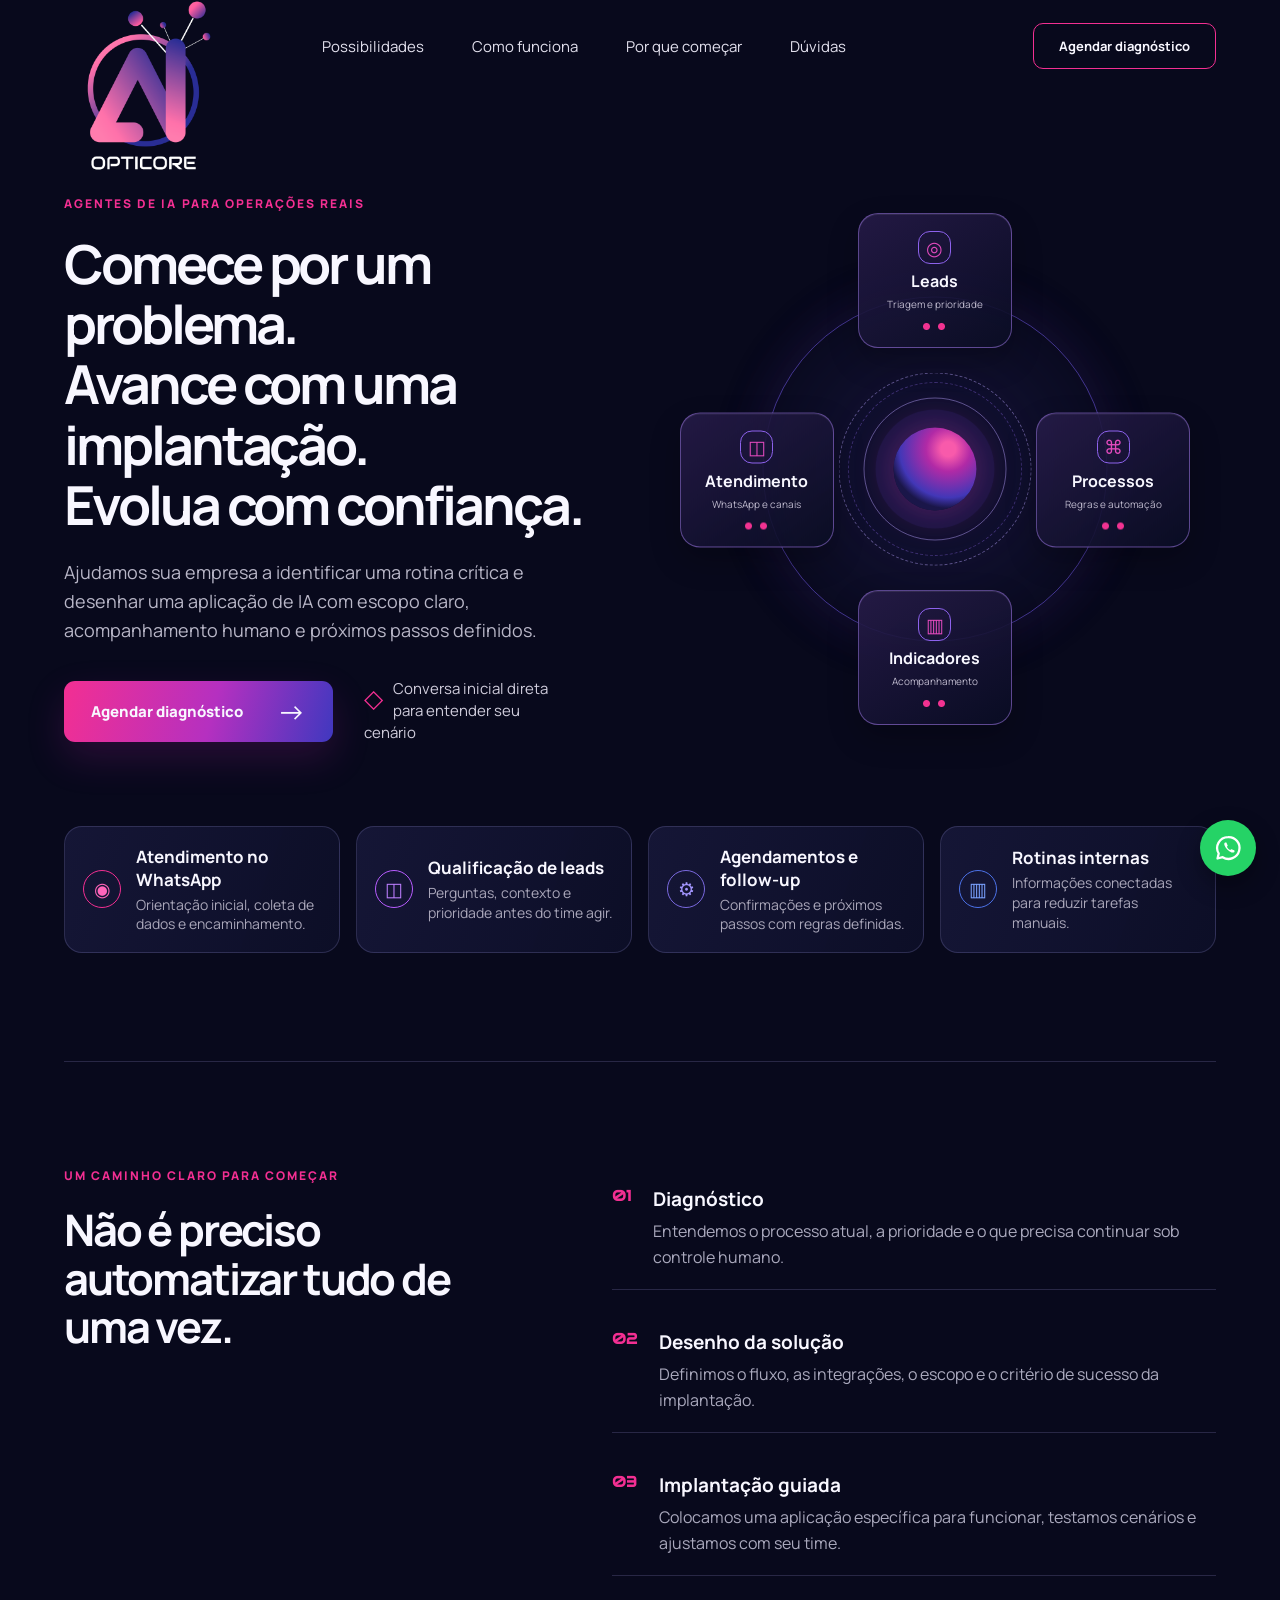
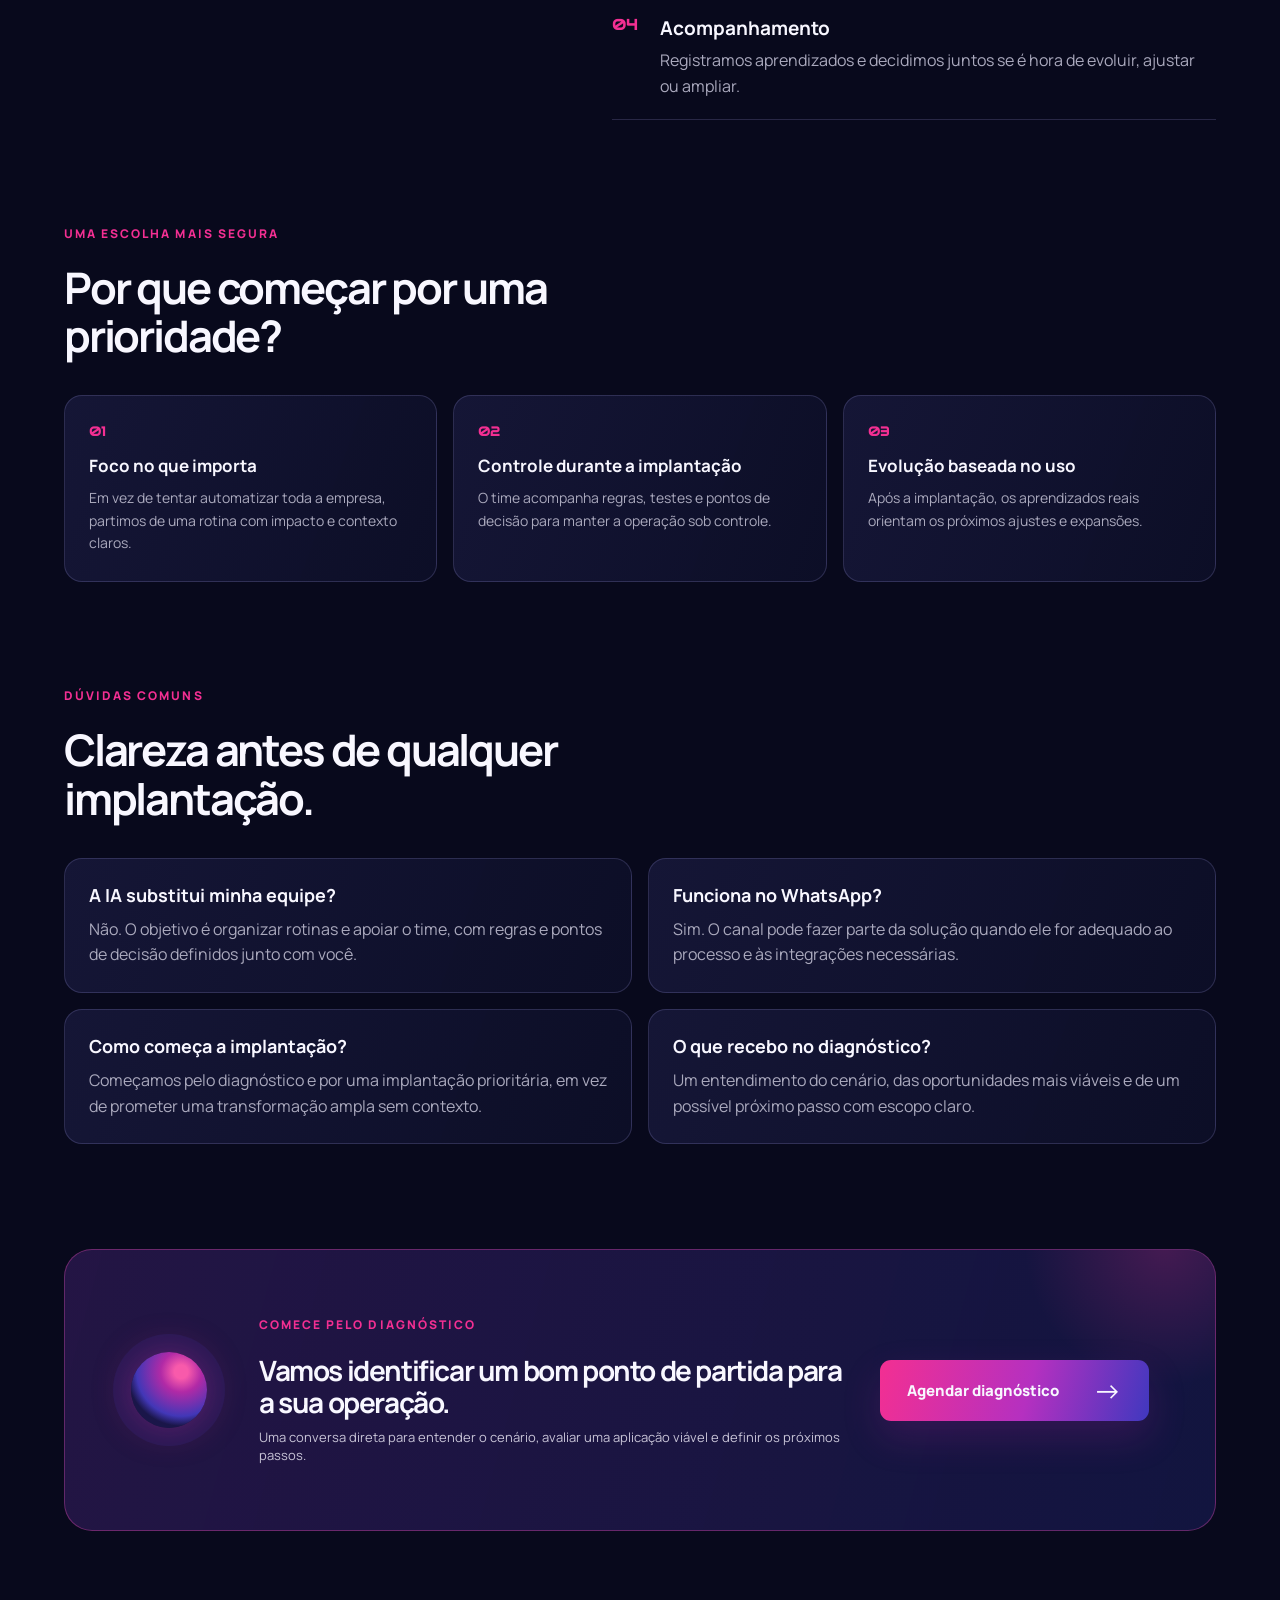
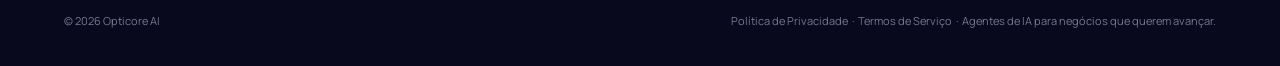
==== index.html @ a106f649 "Reduce mobile header logo size" ====
<!doctype html>
<html lang="pt-BR">
  <head>
    <style>
      @media (max-width: 650px) { .brand-logo { width: 100px; } }
    </style>
    <meta charset="utf-8">
    <meta name="viewport" content="width=device-width, initial-scale=1">
    <meta name="description" content="Diagnóstico e implantação de agentes de IA para atendimento, qualificação de leads, follow-up e processos internos.">
    <title>Opticore AI | Agentes de IA e automação para empresas</title>
    <link rel="canonical" href="https://www.opticoreai.com.br/">
    <meta property="og:type" content="website">
    <meta property="og:locale" content="pt_BR">
    <meta property="og:title" content="Opticore AI | Agentes de IA e automação para empresas">
    <meta property="og:description" content="Comece com um diagnóstico e uma implantação de IA com escopo claro para a sua operação.">
    <meta property="og:url" content="https://www.opticoreai.com.br/">
    <meta property="og:image" content="https://www.opticoreai.com.br/og-opticore.png">
    <meta property="og:image:width" content="1200">
    <meta property="og:image:height" content="630">
    <meta property="og:image:alt" content="Opticore AI — Diagnóstico e implantação de agentes de IA.">
    <link rel="icon" href="favicon.ico" sizes="any">
    <link rel="icon" type="image/png" sizes="32x32" href="favicon-32x32.png">
    <link rel="icon" type="image/png" sizes="16x16" href="favicon-16x16.png">
    <link rel="apple-touch-icon" href="apple-touch-icon.png">
    <link rel="manifest" href="site.webmanifest">
    <link rel="preconnect" href="https://fonts.googleapis.com">
    <link rel="preconnect" href="https://fonts.gstatic.com" crossorigin>
    <link href="https://fonts.googleapis.com/css2?family=Audiowide&family=Manrope:wght@400;500;600;700;800&display=swap" rel="stylesheet">
    <style>
      :root{--ink:#08091c;--panel:#10102a;--line:rgba(185,178,255,.18);--white:#f8f7ff;--muted:#aaa9bd;--pink:#f32f92;--violet:#772eaf;--blue:#3d369b}*{box-sizing:border-box}html{scroll-behavior:smooth}body{margin:0;background:var(--ink);color:var(--white);font-family:Manrope,Arial,sans-serif}a{color:inherit;text-decoration:none}.section,.site-header,footer{width:min(1312px,calc(100% - 128px));margin:auto}.site-header{height:92px;display:flex;align-items:center;justify-content:space-between;position:relative;z-index:5}.brand{display:flex;align-items:center;width:70px;height:76px;overflow:visible}.brand-logo{display:block;width:170px;height:auto;max-height:none;transform:translateY(42px)}.nav-links{display:flex;gap:48px;font-size:15px;color:#e2e0ed}.nav-links a:hover{color:#fff}.header-cta{padding:13px 25px;border:1px solid var(--pink);border-radius:10px;font-size:13px;font-weight:700;transition:.2s}.header-cta:hover{background:rgba(243,47,146,.13);transform:translateY(-2px)}.hero{min-height:690px;padding:103px 0 82px;display:grid;grid-template-columns:46% 54%;align-items:center;gap:30px}.eyebrow{margin:0 0 22px;text-transform:uppercase;letter-spacing:.17em;font-size:12px;font-weight:800;color:var(--pink)}h1,h2,h3,p{margin-top:0}.hero h1{max-width:690px;margin-bottom:23px;font-size:clamp(40px,4.2vw,58px);line-height:1.12;letter-spacing:-.057em}.hero-description{max-width:545px;color:#b8b6c7;font-size:18px;line-height:1.62}.hero-actions{display:flex;align-items:center;gap:31px;margin-top:33px}.primary-cta{display:inline-flex;align-items:center;gap:34px;padding:20px 27px;border-radius:11px;background:linear-gradient(105deg,var(--pink),#b530c0 55%,#4038bf);font-size:15px;font-weight:800;box-shadow:0 16px 38px rgba(177,32,159,.2);transition:.2s}.primary-cta:hover{transform:translateY(-3px);box-shadow:0 20px 45px rgba(243,47,146,.32)}.primary-cta span{font-size:29px;font-weight:400;line-height:.7}.commitment{margin:0;color:#cfccdb;font-size:15px;line-height:1.45}.commitment span{float:left;margin:2px 10px 0 0;color:var(--pink);font-size:25px}.network-stage{height:520px;position:relative;isolation:isolate}.network-stage:before{content:"";position:absolute;inset:75px 35px;background:radial-gradient(circle,rgba(63,54,155,.24),transparent 62%);filter:blur(20px);z-index:-1}.network-ring{position:absolute;border:1px solid rgba(127,96,255,.5);border-radius:50%;left:50%;top:50%;transform:translate(-50%,-50%)}.ring-one{width:345px;height:345px;box-shadow:0 0 50px rgba(119,46,175,.13)}.ring-two{width:174px;height:174px;border-style:dashed;border-color:rgba(153,115,255,.33)}.core{position:absolute;left:50%;top:50%;width:83px;height:83px;transform:translate(-50%,-50%);border-radius:50%;background:radial-gradient(circle at 66% 26%,#f85aab 0 9%,#b12aa6 27%,#4237b7 59%,#1a1649 72%);box-shadow:0 0 0 18px rgba(75,54,192,.12),0 0 38px rgba(243,47,146,.35)}.core:before,.core:after{content:"";position:absolute;border:1px solid rgba(184,165,255,.45);border-radius:50%;inset:-30px}.core:after{inset:-55px;border-style:dashed}.node{position:absolute;width:154px;min-height:132px;padding:17px 15px;background:linear-gradient(145deg,rgba(38,27,72,.9),rgba(10,13,36,.91));border:1px solid rgba(178,135,255,.45);border-radius:20px;text-align:center;box-shadow:inset 0 1px rgba(255,255,255,.08),0 13px 31px rgba(0,0,0,.24)}.node strong,.node small{display:block;position:relative;z-index:1}.node strong{font-size:16px;margin-top:6px}.node small{margin-top:5px;color:#bdb8cc;font-size:10px}.node-icon{display:inline-grid;place-items:center;width:33px;height:33px;border:1px solid #8d62ec;border-radius:12px;color:#e24abd;font-size:19px}.node b{display:block;width:31px;height:7px;margin:12px auto 0;background:radial-gradient(circle,#f23291 0 3px,transparent 4px) 0 0/15px 7px repeat-x}.node-top{left:50%;top:4px;transform:translateX(-50%)}.node-left{left:9%;top:52%;transform:translateY(-50%)}.node-right{right:9%;top:52%;transform:translateY(-50%)}.node-bottom{left:50%;bottom:4px;transform:translateX(-50%)}.capabilities{display:grid;grid-template-columns:repeat(4,1fr);gap:16px;padding-bottom:108px}.capability{min-height:108px;padding:18px;display:flex;gap:15px;align-items:center;background:linear-gradient(110deg,rgba(23,24,57,.91),rgba(13,15,40,.94));border:1px solid var(--line);border-radius:18px}.capability>span{width:38px;height:38px;flex:none;display:grid;place-items:center;border:1px solid var(--pink);border-radius:50%;color:#ff65ba;font-size:19px}.capability:nth-child(2)>span{border-color:#b85cff;color:#bd7fff}.capability:nth-child(3)>span{border-color:#7a69df;color:#a396ff}.capability:nth-child(4)>span{border-color:#4c72e8;color:#7aa2ff}.capability h2{margin:0;font-size:17px}.capability p{margin:4px 0 0;color:#a9a6b9;font-size:14px;line-height:1.4}.method{display:grid;grid-template-columns:.86fr 1.14fr;gap:92px;padding:105px 0;border-top:1px solid var(--line)}.method h2,.contact h2,.faq h2{font-size:clamp(31px,3.4vw,48px);line-height:1.12;letter-spacing:-.05em}.method ol{margin:0;padding:0;list-style:none;display:grid;gap:20px}.method li{display:flex;gap:22px;padding:19px 0;border-bottom:1px solid var(--line)}.method li b{color:var(--pink);font-family:Audiowide,sans-serif;font-size:15px}.method h3{margin:0 0 7px;font-size:19px}.method li p{margin:0;color:var(--muted);font-size:16px;line-height:1.6}.faq{padding:0 0 105px}.faq-header{max-width:650px;margin-bottom:34px}.faq h2{margin:0}.faq-grid{display:grid;grid-template-columns:repeat(2,1fr);gap:16px}.faq-item{padding:24px;background:linear-gradient(110deg,rgba(23,24,57,.91),rgba(13,15,40,.94));border:1px solid var(--line);border-radius:18px}.faq-item h3{margin:0 0 10px;font-size:18px}.faq-item p{margin:0;color:var(--muted);font-size:16px;line-height:1.6}.contact{margin-bottom:82px;padding:66px;display:grid;grid-template-columns:90px 1fr auto;align-items:center;gap:38px;background:linear-gradient(105deg,rgba(45,25,82,.75),rgba(19,22,66,.94));border:1px solid rgba(227,71,173,.38);border-radius:28px;overflow:hidden;position:relative}.contact:after{content:"";position:absolute;width:310px;height:310px;right:-105px;top:-160px;border-radius:50%;background:radial-gradient(circle,rgba(243,47,146,.22),transparent 64%)}.contact-mark{width:76px;height:76px;border-radius:50%;background:radial-gradient(circle at 66% 26%,#f85aab 0 9%,#b12aa6 27%,#4237b7 59%,#1a1649 72%);box-shadow:0 0 0 18px rgba(75,54,192,.12),0 0 38px rgba(243,47,146,.35);position:relative;z-index:1}.contact h2{margin:0 0 10px;max-width:720px;font-size:28px}.contact p:not(.eyebrow){margin:0;color:#c8c4d7;font-size:13px}.contact .primary-cta{position:relative;z-index:1;white-space:nowrap}footer{padding:0 0 38px;display:flex;justify-content:space-between;color:#79768e;font-size:11px}@media(max-width:1050px){.section,.site-header,footer{width:min(100% - 56px,1312px)}.nav-links{gap:25px}.hero{grid-template-columns:1fr;padding-top:64px}.network-stage{max-width:660px;width:100%;margin:auto}.capabilities{grid-template-columns:repeat(2,1fr)}.method{gap:45px}.contact{grid-template-columns:76px 1fr}.contact .primary-cta{grid-column:2}}@media(max-width:650px){.section,.site-header,footer{width:calc(100% - 36px)}.site-header{height:76px}.nav-links{display:none}.header-cta{padding:10px 12px;font-size:11px}.brand{width:60px;height:64px;overflow:visible}.brand-logo{width:125px;transform:translateY(16px)}.hero{padding:56px 0 54px;min-height:auto}.hero h1{font-size:38px}.hero-description{font-size:15px}.hero-actions{align-items:flex-start;flex-direction:column;gap:18px}.network-stage{height:430px;transform:scale(.83);transform-origin:top center;margin-bottom:-75px}.capabilities,.faq-grid{grid-template-columns:1fr}.capabilities{padding-bottom:72px}.method{grid-template-columns:1fr;padding:75px 0;gap:25px}.faq{padding-bottom:72px}.contact{padding:35px 25px;grid-template-columns:1fr;gap:19px}.contact-mark{display:none}.contact .primary-cta{grid-column:1;width:max-content}.contact h2{font-size:27px}footer{gap:10px;flex-direction:column}.node-left{left:-1%}.node-right{right:-1%}}
    </style>
    <style>
      .why{padding:0 0 105px}.why-header{max-width:700px;margin-bottom:34px}.why h2{margin:0;font-size:clamp(31px,3.4vw,48px);line-height:1.12;letter-spacing:-.05em}.why-grid{display:grid;grid-template-columns:repeat(3,1fr);gap:16px}.why-item{padding:27px 24px;background:linear-gradient(110deg,rgba(23,24,57,.91),rgba(13,15,40,.94));border:1px solid var(--line);border-radius:18px}.why-item b{display:block;margin-bottom:14px;color:var(--pink);font-family:Audiowide,sans-serif;font-size:13px}.why-item h3{margin:0 0 10px;font-size:17px}.why-item p{margin:0;color:var(--muted);font-size:14px;line-height:1.6}.whatsapp-float{position:fixed;right:24px;bottom:24px;z-index:20;display:grid;place-items:center;width:56px;height:56px;padding:0;border:0;border-radius:50%;background:#25d366;color:#fff;box-shadow:0 10px 24px rgba(0,0,0,.32);transition:.2s}.whatsapp-float:hover{transform:translateY(-3px);background:#1ebe5d;box-shadow:0 15px 30px rgba(37,211,102,.32)}.whatsapp-float svg{width:28px;height:28px;display:block}@media(max-width:650px){.why{padding-bottom:72px}.why-grid{grid-template-columns:1fr}.whatsapp-float{right:17px;bottom:17px;width:52px;height:52px}.whatsapp-float svg{width:26px;height:26px}}
    </style>
    <script type="application/ld+json">{"@context":"https://schema.org","@type":"Organization","name":"Opticore AI","url":"https://www.opticoreai.com.br/","description":"Agentes de IA e automações para empresas."}</script>
    <script>
      window.dataLayer = window.dataLayer || [];
      document.addEventListener('DOMContentLoaded', function () {
        document.querySelectorAll('[data-track="whatsapp"]').forEach(function (link) {
          link.addEventListener('click', function () {
            window.dataLayer.push({ event: 'whatsapp_click', cta: link.dataset.cta || 'nao_identificado' });
          });
        });
      });
    </script>
  </head>
  <body>
    <header class="site-header">
      <a class="brand" href="#inicio" aria-label="Opticore AI - início"><img class="brand-logo" src="logo-branca-sem-fundo.png" alt="Opticore AI"></a>
      <nav class="nav-links" aria-label="Navegação principal"><a href="#solucoes">Possibilidades</a><a href="#metodo">Como funciona</a><a href="#porque">Por que começar</a><a href="#faq">Dúvidas</a></nav>
      <a class="header-cta" data-track="whatsapp" data-cta="cabecalho" href="https://wa.me/551151927579?text=Olá%2C%20quero%20agendar%20um%20diagnóstico%20da%20minha%20operação." target="_blank" rel="noreferrer">Agendar diagnóstico</a>
    </header>
    <main>
      <section class="hero section" id="inicio">
        <div class="hero-copy"><p class="eyebrow">Agentes de IA para operações reais</p><h1>Comece por um problema.<br>Avance com uma implantação.<br>Evolua com confiança.</h1><p class="hero-description">Ajudamos sua empresa a identificar uma rotina crítica e desenhar uma aplicação de IA com escopo claro, acompanhamento humano e próximos passos definidos.</p><div class="hero-actions"><a class="primary-cta" data-track="whatsapp" data-cta="hero" href="https://wa.me/551151927579?text=Olá%2C%20quero%20agendar%20um%20diagnóstico%20da%20minha%20operação." target="_blank" rel="noreferrer">Agendar diagnóstico <span>→</span></a><p class="commitment"><span>◇</span>Conversa inicial direta<br>para entender seu cenário</p></div></div>
        <div class="network-stage" aria-label="Exemplos de processos que podem ser conectados por inteligência artificial"><div class="network-ring ring-one"></div><div class="network-ring ring-two"></div><div class="core"></div><article class="node node-top"><span class="node-icon">◎</span><strong>Leads</strong><small>Triagem e prioridade</small><b></b></article><article class="node node-left"><span class="node-icon">◫</span><strong>Atendimento</strong><small>WhatsApp e canais</small><b></b></article><article class="node node-right"><span class="node-icon">⌘</span><strong>Processos</strong><small>Regras e automação</small><b></b></article><article class="node node-bottom"><span class="node-icon">▥</span><strong>Indicadores</strong><small>Acompanhamento</small><b></b></article></div>
      </section>
      <section class="capabilities section" id="solucoes"><article class="capability"><span>◉</span><div><h2>Atendimento no WhatsApp</h2><p>Orientação inicial, coleta de dados e encaminhamento.</p></div></article><article class="capability"><span>◫</span><div><h2>Qualificação de leads</h2><p>Perguntas, contexto e prioridade antes do time agir.</p></div></article><article class="capability"><span>⚙</span><div><h2>Agendamentos e follow-up</h2><p>Confirmações e próximos passos com regras definidas.</p></div></article><article class="capability"><span>▥</span><div><h2>Rotinas internas</h2><p>Informações conectadas para reduzir tarefas manuais.</p></div></article></section>
      <section class="method section" id="metodo"><div><p class="eyebrow">Um caminho claro para começar</p><h2>Não é preciso automatizar tudo de uma vez.</h2></div><ol><li><b>01</b><div><h3>Diagnóstico</h3><p>Entendemos o processo atual, a prioridade e o que precisa continuar sob controle humano.</p></div></li><li><b>02</b><div><h3>Desenho da solução</h3><p>Definimos o fluxo, as integrações, o escopo e o critério de sucesso da implantação.</p></div></li><li><b>03</b><div><h3>Implantação guiada</h3><p>Colocamos uma aplicação específica para funcionar, testamos cenários e ajustamos com seu time.</p></div></li><li><b>04</b><div><h3>Acompanhamento</h3><p>Registramos aprendizados e decidimos juntos se é hora de evoluir, ajustar ou ampliar.</p></div></li></ol></section>
      <section class="why section" id="porque"><div class="why-header"><p class="eyebrow">Uma escolha mais segura</p><h2>Por que começar por uma prioridade?</h2></div><div class="why-grid"><article class="why-item"><b>01</b><h3>Foco no que importa</h3><p>Em vez de tentar automatizar toda a empresa, partimos de uma rotina com impacto e contexto claros.</p></article><article class="why-item"><b>02</b><h3>Controle durante a implantação</h3><p>O time acompanha regras, testes e pontos de decisão para manter a operação sob controle.</p></article><article class="why-item"><b>03</b><h3>Evolução baseada no uso</h3><p>Após a implantação, os aprendizados reais orientam os próximos ajustes e expansões.</p></article></div></section>
      <section class="faq section" id="faq"><div class="faq-header"><p class="eyebrow">Dúvidas comuns</p><h2>Clareza antes de qualquer implantação.</h2></div><div class="faq-grid"><article class="faq-item"><h3>A IA substitui minha equipe?</h3><p>Não. O objetivo é organizar rotinas e apoiar o time, com regras e pontos de decisão definidos junto com você.</p></article><article class="faq-item"><h3>Funciona no WhatsApp?</h3><p>Sim. O canal pode fazer parte da solução quando ele for adequado ao processo e às integrações necessárias.</p></article><article class="faq-item"><h3>Como começa a implantação?</h3><p>Começamos pelo diagnóstico e por uma implantação prioritária, em vez de prometer uma transformação ampla sem contexto.</p></article><article class="faq-item"><h3>O que recebo no diagnóstico?</h3><p>Um entendimento do cenário, das oportunidades mais viáveis e de um possível próximo passo com escopo claro.</p></article></div></section>
      <section class="contact section" id="contato"><div class="contact-mark" aria-hidden="true"></div><div><p class="eyebrow">Comece pelo diagnóstico</p><h2>Vamos identificar um bom ponto de partida para a sua operação.</h2><p>Uma conversa direta para entender o cenário, avaliar uma aplicação viável e definir os próximos passos.</p></div><a class="primary-cta" data-track="whatsapp" data-cta="contato" href="https://wa.me/551151927579?text=Olá%2C%20quero%20agendar%20um%20diagnóstico%20da%20minha%20operação." target="_blank" rel="noreferrer">Agendar diagnóstico <span>→</span></a></section>
    </main>
    <footer><span>© 2026 Opticore AI</span><span><a href="privacy.html">Política de Privacidade</a> &nbsp;·&nbsp; <a href="terms.html">Termos de Serviço</a> &nbsp;·&nbsp; Agentes de IA para negócios que querem avançar.</span></footer>
    <a class="whatsapp-float" data-track="whatsapp" data-cta="flutuante" href="https://wa.me/551151927579?text=Olá%2C%20quero%20agendar%20um%20diagnóstico%20da%20minha%20operação." target="_blank" rel="noreferrer" aria-label="Falar com a Opticore AI pelo WhatsApp"><svg viewBox="0 0 32 32" aria-hidden="true" fill="none"><path d="M16 3.5a12.4 12.4 0 0 0-10.6 18.8L4 28l5.9-1.5A12.5 12.5 0 1 0 16 3.5Z" stroke="currentColor" stroke-width="2.6" stroke-linejoin="round"/><path d="M12.2 10.2c.2-.5.5-.5.8-.5h.8c.2 0 .5.1.6.5l1.2 2.8c.1.3.1.5-.1.7l-.8 1c.8 1.6 2.1 2.9 3.7 3.7l1-.8c.2-.2.5-.2.7-.1l2.8 1.2c.4.2.5.4.5.6v.8c0 .3 0 .6-.5.8-.7.3-1.7.5-2.8.1-3.5-1.2-6.9-4.6-8.1-8.1-.4-1.1-.2-2.1.1-2.8Z" fill="currentColor"/></svg></a>
  </body>
</html>
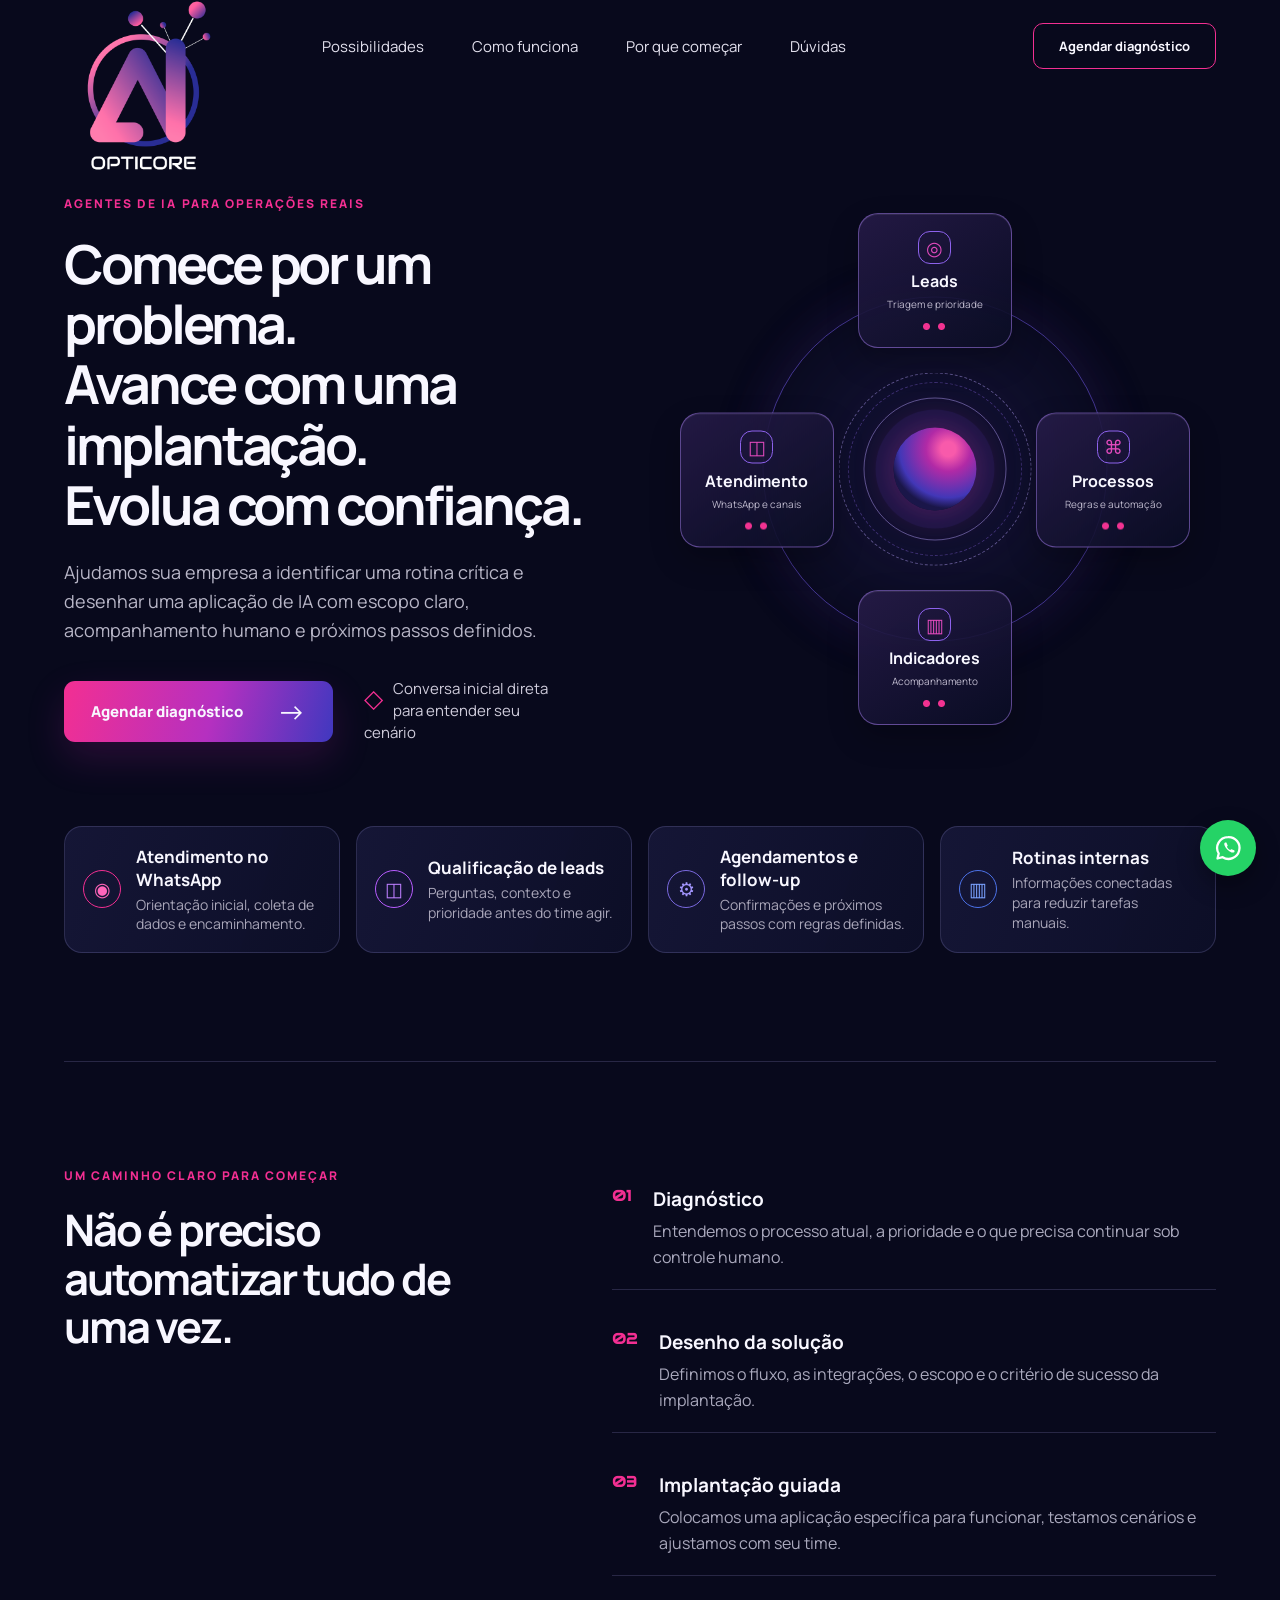
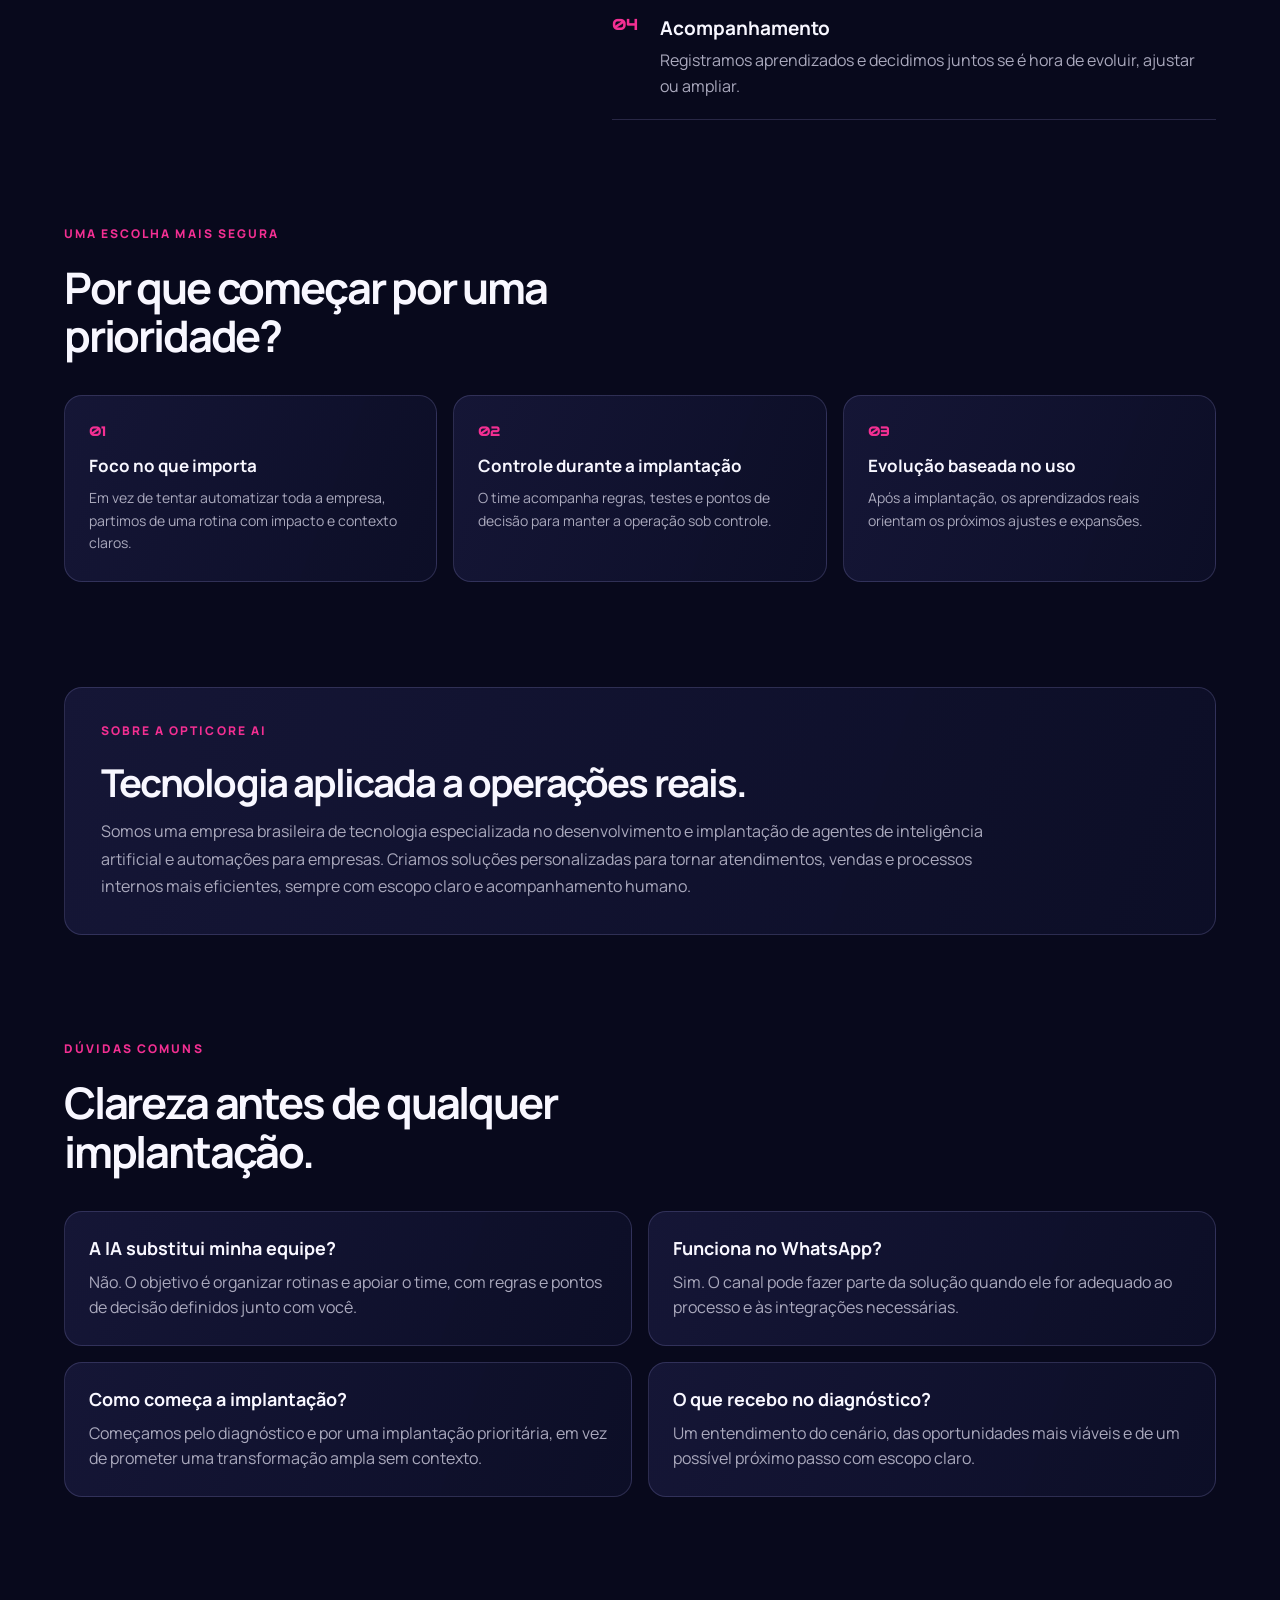
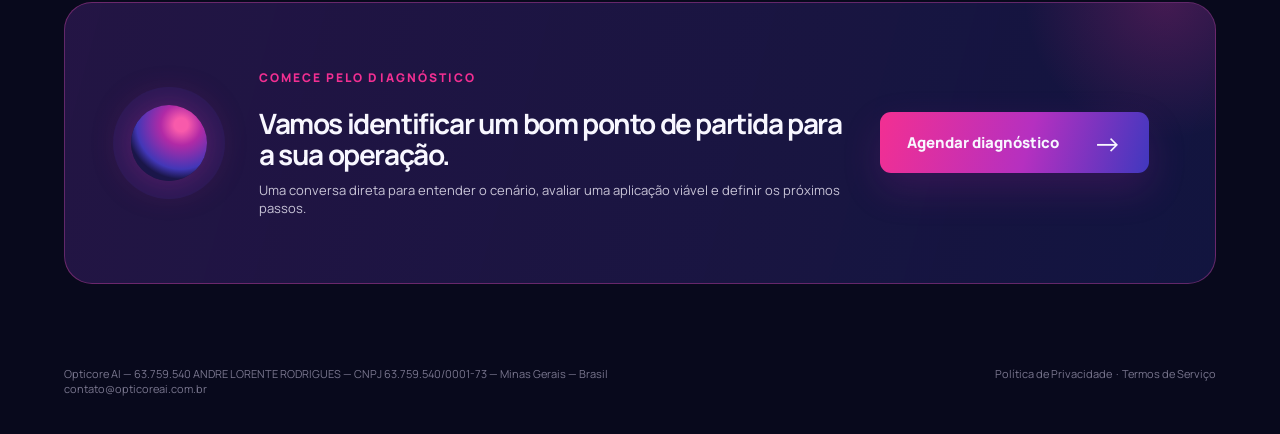
==== commit a126b8f4: "Atualiza identificação institucional e seção Sobre" ====
--- a/index.html
+++ b/index.html
@@ -1,6 +1,13 @@
 <!doctype html>
 <html lang="pt-BR">
   <head>
+    <!-- Google Tag Manager -->
+    <script>(function(w,d,s,l,i){w[l]=w[l]||[];w[l].push({'gtm.start':
+    new Date().getTime(),event:'gtm.js'});var f=d.getElementsByTagName(s)[0],
+    j=d.createElement(s),dl=l!='dataLayer'?'&l='+l:'';j.async=true;j.src=
+    'https://www.googletagmanager.com/gtm.js?id='+i+dl;f.parentNode.insertBefore(j,f);
+    })(window,document,'script','dataLayer','GTM-N3RDDK2L');</script>
+    <!-- End Google Tag Manager -->
     <style>
       @media (max-width: 650px) { .brand-logo { width: 100px; } }
     </style>
@@ -27,12 +34,12 @@
     <link rel="preconnect" href="https://fonts.gstatic.com" crossorigin>
     <link href="https://fonts.googleapis.com/css2?family=Audiowide&family=Manrope:wght@400;500;600;700;800&display=swap" rel="stylesheet">
     <style>
-      :root{--ink:#08091c;--panel:#10102a;--line:rgba(185,178,255,.18);--white:#f8f7ff;--muted:#aaa9bd;--pink:#f32f92;--violet:#772eaf;--blue:#3d369b}*{box-sizing:border-box}html{scroll-behavior:smooth}body{margin:0;background:var(--ink);color:var(--white);font-family:Manrope,Arial,sans-serif}a{color:inherit;text-decoration:none}.section,.site-header,footer{width:min(1312px,calc(100% - 128px));margin:auto}.site-header{height:92px;display:flex;align-items:center;justify-content:space-between;position:relative;z-index:5}.brand{display:flex;align-items:center;width:70px;height:76px;overflow:visible}.brand-logo{display:block;width:170px;height:auto;max-height:none;transform:translateY(42px)}.nav-links{display:flex;gap:48px;font-size:15px;color:#e2e0ed}.nav-links a:hover{color:#fff}.header-cta{padding:13px 25px;border:1px solid var(--pink);border-radius:10px;font-size:13px;font-weight:700;transition:.2s}.header-cta:hover{background:rgba(243,47,146,.13);transform:translateY(-2px)}.hero{min-height:690px;padding:103px 0 82px;display:grid;grid-template-columns:46% 54%;align-items:center;gap:30px}.eyebrow{margin:0 0 22px;text-transform:uppercase;letter-spacing:.17em;font-size:12px;font-weight:800;color:var(--pink)}h1,h2,h3,p{margin-top:0}.hero h1{max-width:690px;margin-bottom:23px;font-size:clamp(40px,4.2vw,58px);line-height:1.12;letter-spacing:-.057em}.hero-description{max-width:545px;color:#b8b6c7;font-size:18px;line-height:1.62}.hero-actions{display:flex;align-items:center;gap:31px;margin-top:33px}.primary-cta{display:inline-flex;align-items:center;gap:34px;padding:20px 27px;border-radius:11px;background:linear-gradient(105deg,var(--pink),#b530c0 55%,#4038bf);font-size:15px;font-weight:800;box-shadow:0 16px 38px rgba(177,32,159,.2);transition:.2s}.primary-cta:hover{transform:translateY(-3px);box-shadow:0 20px 45px rgba(243,47,146,.32)}.primary-cta span{font-size:29px;font-weight:400;line-height:.7}.commitment{margin:0;color:#cfccdb;font-size:15px;line-height:1.45}.commitment span{float:left;margin:2px 10px 0 0;color:var(--pink);font-size:25px}.network-stage{height:520px;position:relative;isolation:isolate}.network-stage:before{content:"";position:absolute;inset:75px 35px;background:radial-gradient(circle,rgba(63,54,155,.24),transparent 62%);filter:blur(20px);z-index:-1}.network-ring{position:absolute;border:1px solid rgba(127,96,255,.5);border-radius:50%;left:50%;top:50%;transform:translate(-50%,-50%)}.ring-one{width:345px;height:345px;box-shadow:0 0 50px rgba(119,46,175,.13)}.ring-two{width:174px;height:174px;border-style:dashed;border-color:rgba(153,115,255,.33)}.core{position:absolute;left:50%;top:50%;width:83px;height:83px;transform:translate(-50%,-50%);border-radius:50%;background:radial-gradient(circle at 66% 26%,#f85aab 0 9%,#b12aa6 27%,#4237b7 59%,#1a1649 72%);box-shadow:0 0 0 18px rgba(75,54,192,.12),0 0 38px rgba(243,47,146,.35)}.core:before,.core:after{content:"";position:absolute;border:1px solid rgba(184,165,255,.45);border-radius:50%;inset:-30px}.core:after{inset:-55px;border-style:dashed}.node{position:absolute;width:154px;min-height:132px;padding:17px 15px;background:linear-gradient(145deg,rgba(38,27,72,.9),rgba(10,13,36,.91));border:1px solid rgba(178,135,255,.45);border-radius:20px;text-align:center;box-shadow:inset 0 1px rgba(255,255,255,.08),0 13px 31px rgba(0,0,0,.24)}.node strong,.node small{display:block;position:relative;z-index:1}.node strong{font-size:16px;margin-top:6px}.node small{margin-top:5px;color:#bdb8cc;font-size:10px}.node-icon{display:inline-grid;place-items:center;width:33px;height:33px;border:1px solid #8d62ec;border-radius:12px;color:#e24abd;font-size:19px}.node b{display:block;width:31px;height:7px;margin:12px auto 0;background:radial-gradient(circle,#f23291 0 3px,transparent 4px) 0 0/15px 7px repeat-x}.node-top{left:50%;top:4px;transform:translateX(-50%)}.node-left{left:9%;top:52%;transform:translateY(-50%)}.node-right{right:9%;top:52%;transform:translateY(-50%)}.node-bottom{left:50%;bottom:4px;transform:translateX(-50%)}.capabilities{display:grid;grid-template-columns:repeat(4,1fr);gap:16px;padding-bottom:108px}.capability{min-height:108px;padding:18px;display:flex;gap:15px;align-items:center;background:linear-gradient(110deg,rgba(23,24,57,.91),rgba(13,15,40,.94));border:1px solid var(--line);border-radius:18px}.capability>span{width:38px;height:38px;flex:none;display:grid;place-items:center;border:1px solid var(--pink);border-radius:50%;color:#ff65ba;font-size:19px}.capability:nth-child(2)>span{border-color:#b85cff;color:#bd7fff}.capability:nth-child(3)>span{border-color:#7a69df;color:#a396ff}.capability:nth-child(4)>span{border-color:#4c72e8;color:#7aa2ff}.capability h2{margin:0;font-size:17px}.capability p{margin:4px 0 0;color:#a9a6b9;font-size:14px;line-height:1.4}.method{display:grid;grid-template-columns:.86fr 1.14fr;gap:92px;padding:105px 0;border-top:1px solid var(--line)}.method h2,.contact h2,.faq h2{font-size:clamp(31px,3.4vw,48px);line-height:1.12;letter-spacing:-.05em}.method ol{margin:0;padding:0;list-style:none;display:grid;gap:20px}.method li{display:flex;gap:22px;padding:19px 0;border-bottom:1px solid var(--line)}.method li b{color:var(--pink);font-family:Audiowide,sans-serif;font-size:15px}.method h3{margin:0 0 7px;font-size:19px}.method li p{margin:0;color:var(--muted);font-size:16px;line-height:1.6}.faq{padding:0 0 105px}.faq-header{max-width:650px;margin-bottom:34px}.faq h2{margin:0}.faq-grid{display:grid;grid-template-columns:repeat(2,1fr);gap:16px}.faq-item{padding:24px;background:linear-gradient(110deg,rgba(23,24,57,.91),rgba(13,15,40,.94));border:1px solid var(--line);border-radius:18px}.faq-item h3{margin:0 0 10px;font-size:18px}.faq-item p{margin:0;color:var(--muted);font-size:16px;line-height:1.6}.contact{margin-bottom:82px;padding:66px;display:grid;grid-template-columns:90px 1fr auto;align-items:center;gap:38px;background:linear-gradient(105deg,rgba(45,25,82,.75),rgba(19,22,66,.94));border:1px solid rgba(227,71,173,.38);border-radius:28px;overflow:hidden;position:relative}.contact:after{content:"";position:absolute;width:310px;height:310px;right:-105px;top:-160px;border-radius:50%;background:radial-gradient(circle,rgba(243,47,146,.22),transparent 64%)}.contact-mark{width:76px;height:76px;border-radius:50%;background:radial-gradient(circle at 66% 26%,#f85aab 0 9%,#b12aa6 27%,#4237b7 59%,#1a1649 72%);box-shadow:0 0 0 18px rgba(75,54,192,.12),0 0 38px rgba(243,47,146,.35);position:relative;z-index:1}.contact h2{margin:0 0 10px;max-width:720px;font-size:28px}.contact p:not(.eyebrow){margin:0;color:#c8c4d7;font-size:13px}.contact .primary-cta{position:relative;z-index:1;white-space:nowrap}footer{padding:0 0 38px;display:flex;justify-content:space-between;color:#79768e;font-size:11px}@media(max-width:1050px){.section,.site-header,footer{width:min(100% - 56px,1312px)}.nav-links{gap:25px}.hero{grid-template-columns:1fr;padding-top:64px}.network-stage{max-width:660px;width:100%;margin:auto}.capabilities{grid-template-columns:repeat(2,1fr)}.method{gap:45px}.contact{grid-template-columns:76px 1fr}.contact .primary-cta{grid-column:2}}@media(max-width:650px){.section,.site-header,footer{width:calc(100% - 36px)}.site-header{height:76px}.nav-links{display:none}.header-cta{padding:10px 12px;font-size:11px}.brand{width:60px;height:64px;overflow:visible}.brand-logo{width:125px;transform:translateY(16px)}.hero{padding:56px 0 54px;min-height:auto}.hero h1{font-size:38px}.hero-description{font-size:15px}.hero-actions{align-items:flex-start;flex-direction:column;gap:18px}.network-stage{height:430px;transform:scale(.83);transform-origin:top center;margin-bottom:-75px}.capabilities,.faq-grid{grid-template-columns:1fr}.capabilities{padding-bottom:72px}.method{grid-template-columns:1fr;padding:75px 0;gap:25px}.faq{padding-bottom:72px}.contact{padding:35px 25px;grid-template-columns:1fr;gap:19px}.contact-mark{display:none}.contact .primary-cta{grid-column:1;width:max-content}.contact h2{font-size:27px}footer{gap:10px;flex-direction:column}.node-left{left:-1%}.node-right{right:-1%}}
+      :root{--ink:#08091c;--panel:#10102a;--line:rgba(185,178,255,.18);--white:#f8f7ff;--muted:#aaa9bd;--pink:#f32f92;--violet:#772eaf;--blue:#3d369b}*{box-sizing:border-box}html{scroll-behavior:smooth}body{margin:0;background:var(--ink);color:var(--white);font-family:Manrope,Arial,sans-serif}a{color:inherit;text-decoration:none}.section,.site-header,footer{width:min(1312px,calc(100% - 128px));margin:auto}.site-header{height:92px;display:flex;align-items:center;justify-content:space-between;position:relative;z-index:5}.brand{display:flex;align-items:center;width:70px;height:76px;overflow:visible}.brand-logo{display:block;width:170px;height:auto;max-height:none;transform:translateY(42px)}.nav-links{display:flex;gap:48px;font-size:15px;color:#e2e0ed}.nav-links a:hover{color:#fff}.header-cta{padding:13px 25px;border:1px solid var(--pink);border-radius:10px;font-size:13px;font-weight:700;transition:.2s}.header-cta:hover{background:rgba(243,47,146,.13);transform:translateY(-2px)}.hero{min-height:690px;padding:103px 0 82px;display:grid;grid-template-columns:46% 54%;align-items:center;gap:30px}.eyebrow{margin:0 0 22px;text-transform:uppercase;letter-spacing:.17em;font-size:12px;font-weight:800;color:var(--pink)}h1,h2,h3,p{margin-top:0}.hero h1{max-width:690px;margin-bottom:23px;font-size:clamp(40px,4.2vw,58px);line-height:1.12;letter-spacing:-.057em}.hero-description{max-width:545px;color:#b8b6c7;font-size:18px;line-height:1.62}.hero-actions{display:flex;align-items:center;gap:31px;margin-top:33px}.primary-cta{display:inline-flex;align-items:center;gap:34px;padding:20px 27px;border-radius:11px;background:linear-gradient(105deg,var(--pink),#b530c0 55%,#4038bf);font-size:15px;font-weight:800;box-shadow:0 16px 38px rgba(177,32,159,.2);transition:.2s}.primary-cta:hover{transform:translateY(-3px);box-shadow:0 20px 45px rgba(243,47,146,.32)}.primary-cta span{font-size:29px;font-weight:400;line-height:.7}.commitment{margin:0;color:#cfccdb;font-size:15px;line-height:1.45}.commitment span{float:left;margin:2px 10px 0 0;color:var(--pink);font-size:25px}.network-stage{height:520px;position:relative;isolation:isolate}.network-stage:before{content:"";position:absolute;inset:75px 35px;background:radial-gradient(circle,rgba(63,54,155,.24),transparent 62%);filter:blur(20px);z-index:-1}.network-ring{position:absolute;border:1px solid rgba(127,96,255,.5);border-radius:50%;left:50%;top:50%;transform:translate(-50%,-50%)}.ring-one{width:345px;height:345px;box-shadow:0 0 50px rgba(119,46,175,.13)}.ring-two{width:174px;height:174px;border-style:dashed;border-color:rgba(153,115,255,.33)}.core{position:absolute;left:50%;top:50%;width:83px;height:83px;transform:translate(-50%,-50%);border-radius:50%;background:radial-gradient(circle at 66% 26%,#f85aab 0 9%,#b12aa6 27%,#4237b7 59%,#1a1649 72%);box-shadow:0 0 0 18px rgba(75,54,192,.12),0 0 38px rgba(243,47,146,.35)}.core:before,.core:after{content:"";position:absolute;border:1px solid rgba(184,165,255,.45);border-radius:50%;inset:-30px}.core:after{inset:-55px;border-style:dashed}.node{position:absolute;width:154px;min-height:132px;padding:17px 15px;background:linear-gradient(145deg,rgba(38,27,72,.9),rgba(10,13,36,.91));border:1px solid rgba(178,135,255,.45);border-radius:20px;text-align:center;box-shadow:inset 0 1px rgba(255,255,255,.08),0 13px 31px rgba(0,0,0,.24)}.node strong,.node small{display:block;position:relative;z-index:1}.node strong{font-size:16px;margin-top:6px}.node small{margin-top:5px;color:#bdb8cc;font-size:10px}.node-icon{display:inline-grid;place-items:center;width:33px;height:33px;border:1px solid #8d62ec;border-radius:12px;color:#e24abd;font-size:19px}.node b{display:block;width:31px;height:7px;margin:12px auto 0;background:radial-gradient(circle,#f23291 0 3px,transparent 4px) 0 0/15px 7px repeat-x}.node-top{left:50%;top:4px;transform:translateX(-50%)}.node-left{left:9%;top:52%;transform:translateY(-50%)}.node-right{right:9%;top:52%;transform:translateY(-50%)}.node-bottom{left:50%;bottom:4px;transform:translateX(-50%)}.capabilities{display:grid;grid-template-columns:repeat(4,1fr);gap:16px;padding-bottom:108px}.capability{min-height:108px;padding:18px;display:flex;gap:15px;align-items:center;background:linear-gradient(110deg,rgba(23,24,57,.91),rgba(13,15,40,.94));border:1px solid var(--line);border-radius:18px}.capability>span{width:38px;height:38px;flex:none;display:grid;place-items:center;border:1px solid var(--pink);border-radius:50%;color:#ff65ba;font-size:19px}.capability:nth-child(2)>span{border-color:#b85cff;color:#bd7fff}.capability:nth-child(3)>span{border-color:#7a69df;color:#a396ff}.capability:nth-child(4)>span{border-color:#4c72e8;color:#7aa2ff}.capability h2{margin:0;font-size:17px}.capability p{margin:4px 0 0;color:#a9a6b9;font-size:14px;line-height:1.4}.method{display:grid;grid-template-columns:.86fr 1.14fr;gap:92px;padding:105px 0;border-top:1px solid var(--line)}.method h2,.contact h2,.faq h2{font-size:clamp(31px,3.4vw,48px);line-height:1.12;letter-spacing:-.05em}.method ol{margin:0;padding:0;list-style:none;display:grid;gap:20px}.method li{display:flex;gap:22px;padding:19px 0;border-bottom:1px solid var(--line)}.method li b{color:var(--pink);font-family:Audiowide,sans-serif;font-size:15px}.method h3{margin:0 0 7px;font-size:19px}.method li p{margin:0;color:var(--muted);font-size:16px;line-height:1.6}.faq{padding:0 0 105px}.faq-header{max-width:650px;margin-bottom:34px}.faq h2{margin:0}.faq-grid{display:grid;grid-template-columns:repeat(2,1fr);gap:16px}.faq-item{padding:24px;background:linear-gradient(110deg,rgba(23,24,57,.91),rgba(13,15,40,.94));border:1px solid var(--line);border-radius:18px}.faq-item h3{margin:0 0 10px;font-size:18px}.faq-item p{margin:0;color:var(--muted);font-size:16px;line-height:1.6}.contact{margin-bottom:82px;padding:66px;display:grid;grid-template-columns:90px 1fr auto;align-items:center;gap:38px;background:linear-gradient(105deg,rgba(45,25,82,.75),rgba(19,22,66,.94));border:1px solid rgba(227,71,173,.38);border-radius:28px;overflow:hidden;position:relative}.contact:after{content:"";position:absolute;width:310px;height:310px;right:-105px;top:-160px;border-radius:50%;background:radial-gradient(circle,rgba(243,47,146,.22),transparent 64%)}.contact-mark{width:76px;height:76px;border-radius:50%;background:radial-gradient(circle at 66% 26%,#f85aab 0 9%,#b12aa6 27%,#4237b7 59%,#1a1649 72%);box-shadow:0 0 0 18px rgba(75,54,192,.12),0 0 38px rgba(243,47,146,.35);position:relative;z-index:1}.contact h2{margin:0 0 10px;max-width:720px;font-size:28px}.contact p:not(.eyebrow){margin:0;color:#c8c4d7;font-size:13px}.contact .primary-cta{position:relative;z-index:1;white-space:nowrap}footer{padding:0 0 38px;display:flex;justify-content:space-between;color:#79768e;font-size:11px}@media(max-width:1050px){.section,.site-header,footer{width:min(100% - 56px,1312px)}.nav-links{gap:25px}.hero{grid-template-columns:1fr;padding-top:64px}.network-stage{max-width:660px;width:100%;margin:auto}.capabilities{grid-template-columns:repeat(2,1fr)}.method{gap:45px}.contact{grid-template-columns:76px 1fr}.contact .primary-cta{grid-column:2}}@media(max-width:650px){.section,.site-header,footer{width:calc(100% - 36px)}.site-header{height:76px}.nav-links{display:none}.header-cta{padding:10px 12px;font-size:11px}.brand{width:60px;height:64px;overflow:visible}.brand-logo{width:90px;transform:translateY(24px)}.hero{padding:56px 0 54px;min-height:auto}.hero h1{font-size:38px}.hero-description{font-size:15px}.hero-actions{align-items:flex-start;flex-direction:column;gap:18px}.network-stage{height:430px;transform:scale(.83);transform-origin:top center;margin-bottom:-75px}.capabilities,.faq-grid{grid-template-columns:1fr}.capabilities{padding-bottom:72px}.method{grid-template-columns:1fr;padding:75px 0;gap:25px}.faq{padding-bottom:72px}.contact{padding:35px 25px;grid-template-columns:1fr;gap:19px}.contact-mark{display:none}.contact .primary-cta{grid-column:1;width:max-content}.contact h2{font-size:27px}footer{gap:10px;flex-direction:column}.node-left{left:-1%}.node-right{right:-1%}}
     </style>
     <style>
-      .why{padding:0 0 105px}.why-header{max-width:700px;margin-bottom:34px}.why h2{margin:0;font-size:clamp(31px,3.4vw,48px);line-height:1.12;letter-spacing:-.05em}.why-grid{display:grid;grid-template-columns:repeat(3,1fr);gap:16px}.why-item{padding:27px 24px;background:linear-gradient(110deg,rgba(23,24,57,.91),rgba(13,15,40,.94));border:1px solid var(--line);border-radius:18px}.why-item b{display:block;margin-bottom:14px;color:var(--pink);font-family:Audiowide,sans-serif;font-size:13px}.why-item h3{margin:0 0 10px;font-size:17px}.why-item p{margin:0;color:var(--muted);font-size:14px;line-height:1.6}.whatsapp-float{position:fixed;right:24px;bottom:24px;z-index:20;display:grid;place-items:center;width:56px;height:56px;padding:0;border:0;border-radius:50%;background:#25d366;color:#fff;box-shadow:0 10px 24px rgba(0,0,0,.32);transition:.2s}.whatsapp-float:hover{transform:translateY(-3px);background:#1ebe5d;box-shadow:0 15px 30px rgba(37,211,102,.32)}.whatsapp-float svg{width:28px;height:28px;display:block}@media(max-width:650px){.why{padding-bottom:72px}.why-grid{grid-template-columns:1fr}.whatsapp-float{right:17px;bottom:17px;width:52px;height:52px}.whatsapp-float svg{width:26px;height:26px}}
+      .about{padding:0 0 105px}.about-card{padding:34px 36px;background:linear-gradient(110deg,rgba(23,24,57,.91),rgba(13,15,40,.94));border:1px solid var(--line);border-radius:18px}.about h2{margin:0 0 13px;font-size:clamp(28px,3vw,40px);line-height:1.15;letter-spacing:-.05em}.about p:not(.eyebrow){max-width:900px;margin:0;color:var(--muted);font-size:16px;line-height:1.7}@media(max-width:650px){.about{padding-bottom:72px}.about-card{padding:27px 23px}.about p:not(.eyebrow){font-size:14px}}.why{padding:0 0 105px}.why-header{max-width:700px;margin-bottom:34px}.why h2{margin:0;font-size:clamp(31px,3.4vw,48px);line-height:1.12;letter-spacing:-.05em}.why-grid{display:grid;grid-template-columns:repeat(3,1fr);gap:16px}.why-item{padding:27px 24px;background:linear-gradient(110deg,rgba(23,24,57,.91),rgba(13,15,40,.94));border:1px solid var(--line);border-radius:18px}.why-item b{display:block;margin-bottom:14px;color:var(--pink);font-family:Audiowide,sans-serif;font-size:13px}.why-item h3{margin:0 0 10px;font-size:17px}.why-item p{margin:0;color:var(--muted);font-size:14px;line-height:1.6}.whatsapp-float{position:fixed;right:24px;bottom:24px;z-index:20;display:grid;place-items:center;width:56px;height:56px;padding:0;border:0;border-radius:50%;background:#25d366;color:#fff;box-shadow:0 10px 24px rgba(0,0,0,.32);transition:.2s}.whatsapp-float:hover{transform:translateY(-3px);background:#1ebe5d;box-shadow:0 15px 30px rgba(37,211,102,.32)}.whatsapp-float svg{width:28px;height:28px;display:block}@media(max-width:650px){.why{padding-bottom:72px}.why-grid{grid-template-columns:1fr}.whatsapp-float{right:17px;bottom:17px;width:52px;height:52px}.whatsapp-float svg{width:26px;height:26px}}
     </style>
-    <script type="application/ld+json">{"@context":"https://schema.org","@type":"Organization","name":"Opticore AI","url":"https://www.opticoreai.com.br/","description":"Agentes de IA e automações para empresas."}</script>
+    <script type="application/ld+json">{"@context":"https://schema.org","@type":"Organization","name":"Opticore AI","legalName":"63.759.540 ANDRE LORENTE RODRIGUES","taxID":"63.759.540/0001-73","url":"https://www.opticoreai.com.br/","email":"contato@opticoreai.com.br","address":{"@type":"PostalAddress","addressRegion":"Minas Gerais","addressCountry":"BR"},"description":"Agentes de IA e automações para empresas."}</script>
     <script>
       window.dataLayer = window.dataLayer || [];
       document.addEventListener('DOMContentLoaded', function () {
@@ -45,6 +52,10 @@
     </script>
   </head>
   <body>
+    <!-- Google Tag Manager (noscript) -->
+    <noscript><iframe src="https://www.googletagmanager.com/ns.html?id=GTM-N3RDDK2L"
+    height="0" width="0" style="display:none;visibility:hidden"></iframe></noscript>
+    <!-- End Google Tag Manager (noscript) -->
     <header class="site-header">
       <a class="brand" href="#inicio" aria-label="Opticore AI - início"><img class="brand-logo" src="logo-branca-sem-fundo.png" alt="Opticore AI"></a>
       <nav class="nav-links" aria-label="Navegação principal"><a href="#solucoes">Possibilidades</a><a href="#metodo">Como funciona</a><a href="#porque">Por que começar</a><a href="#faq">Dúvidas</a></nav>
@@ -58,10 +69,11 @@
       <section class="capabilities section" id="solucoes"><article class="capability"><span>◉</span><div><h2>Atendimento no WhatsApp</h2><p>Orientação inicial, coleta de dados e encaminhamento.</p></div></article><article class="capability"><span>◫</span><div><h2>Qualificação de leads</h2><p>Perguntas, contexto e prioridade antes do time agir.</p></div></article><article class="capability"><span>⚙</span><div><h2>Agendamentos e follow-up</h2><p>Confirmações e próximos passos com regras definidas.</p></div></article><article class="capability"><span>▥</span><div><h2>Rotinas internas</h2><p>Informações conectadas para reduzir tarefas manuais.</p></div></article></section>
       <section class="method section" id="metodo"><div><p class="eyebrow">Um caminho claro para começar</p><h2>Não é preciso automatizar tudo de uma vez.</h2></div><ol><li><b>01</b><div><h3>Diagnóstico</h3><p>Entendemos o processo atual, a prioridade e o que precisa continuar sob controle humano.</p></div></li><li><b>02</b><div><h3>Desenho da solução</h3><p>Definimos o fluxo, as integrações, o escopo e o critério de sucesso da implantação.</p></div></li><li><b>03</b><div><h3>Implantação guiada</h3><p>Colocamos uma aplicação específica para funcionar, testamos cenários e ajustamos com seu time.</p></div></li><li><b>04</b><div><h3>Acompanhamento</h3><p>Registramos aprendizados e decidimos juntos se é hora de evoluir, ajustar ou ampliar.</p></div></li></ol></section>
       <section class="why section" id="porque"><div class="why-header"><p class="eyebrow">Uma escolha mais segura</p><h2>Por que começar por uma prioridade?</h2></div><div class="why-grid"><article class="why-item"><b>01</b><h3>Foco no que importa</h3><p>Em vez de tentar automatizar toda a empresa, partimos de uma rotina com impacto e contexto claros.</p></article><article class="why-item"><b>02</b><h3>Controle durante a implantação</h3><p>O time acompanha regras, testes e pontos de decisão para manter a operação sob controle.</p></article><article class="why-item"><b>03</b><h3>Evolução baseada no uso</h3><p>Após a implantação, os aprendizados reais orientam os próximos ajustes e expansões.</p></article></div></section>
+      <section class="about section" id="sobre"><div class="about-card"><p class="eyebrow">Sobre a Opticore AI</p><h2>Tecnologia aplicada a operações reais.</h2><p>Somos uma empresa brasileira de tecnologia especializada no desenvolvimento e implantação de agentes de inteligência artificial e automações para empresas. Criamos soluções personalizadas para tornar atendimentos, vendas e processos internos mais eficientes, sempre com escopo claro e acompanhamento humano.</p></div></section>
       <section class="faq section" id="faq"><div class="faq-header"><p class="eyebrow">Dúvidas comuns</p><h2>Clareza antes de qualquer implantação.</h2></div><div class="faq-grid"><article class="faq-item"><h3>A IA substitui minha equipe?</h3><p>Não. O objetivo é organizar rotinas e apoiar o time, com regras e pontos de decisão definidos junto com você.</p></article><article class="faq-item"><h3>Funciona no WhatsApp?</h3><p>Sim. O canal pode fazer parte da solução quando ele for adequado ao processo e às integrações necessárias.</p></article><article class="faq-item"><h3>Como começa a implantação?</h3><p>Começamos pelo diagnóstico e por uma implantação prioritária, em vez de prometer uma transformação ampla sem contexto.</p></article><article class="faq-item"><h3>O que recebo no diagnóstico?</h3><p>Um entendimento do cenário, das oportunidades mais viáveis e de um possível próximo passo com escopo claro.</p></article></div></section>
       <section class="contact section" id="contato"><div class="contact-mark" aria-hidden="true"></div><div><p class="eyebrow">Comece pelo diagnóstico</p><h2>Vamos identificar um bom ponto de partida para a sua operação.</h2><p>Uma conversa direta para entender o cenário, avaliar uma aplicação viável e definir os próximos passos.</p></div><a class="primary-cta" data-track="whatsapp" data-cta="contato" href="https://wa.me/551151927579?text=Olá%2C%20quero%20agendar%20um%20diagnóstico%20da%20minha%20operação." target="_blank" rel="noreferrer">Agendar diagnóstico <span>→</span></a></section>
     </main>
-    <footer><span>© 2026 Opticore AI</span><span><a href="privacy.html">Política de Privacidade</a> &nbsp;·&nbsp; <a href="terms.html">Termos de Serviço</a> &nbsp;·&nbsp; Agentes de IA para negócios que querem avançar.</span></footer>
+    <footer><span>Opticore AI — 63.759.540 ANDRE LORENTE RODRIGUES — CNPJ 63.759.540/0001-73 — Minas Gerais — Brasil<br><a href="mailto:contato@opticoreai.com.br">contato@opticoreai.com.br</a></span><span><a href="privacy.html">Política de Privacidade</a> &nbsp;·&nbsp; <a href="terms.html">Termos de Serviço</a></span></footer>
     <a class="whatsapp-float" data-track="whatsapp" data-cta="flutuante" href="https://wa.me/551151927579?text=Olá%2C%20quero%20agendar%20um%20diagnóstico%20da%20minha%20operação." target="_blank" rel="noreferrer" aria-label="Falar com a Opticore AI pelo WhatsApp"><svg viewBox="0 0 32 32" aria-hidden="true" fill="none"><path d="M16 3.5a12.4 12.4 0 0 0-10.6 18.8L4 28l5.9-1.5A12.5 12.5 0 1 0 16 3.5Z" stroke="currentColor" stroke-width="2.6" stroke-linejoin="round"/><path d="M12.2 10.2c.2-.5.5-.5.8-.5h.8c.2 0 .5.1.6.5l1.2 2.8c.1.3.1.5-.1.7l-.8 1c.8 1.6 2.1 2.9 3.7 3.7l1-.8c.2-.2.5-.2.7-.1l2.8 1.2c.4.2.5.4.5.6v.8c0 .3 0 .6-.5.8-.7.3-1.7.5-2.8.1-3.5-1.2-6.9-4.6-8.1-8.1-.4-1.1-.2-2.1.1-2.8Z" fill="currentColor"/></svg></a>
   </body>
 </html>
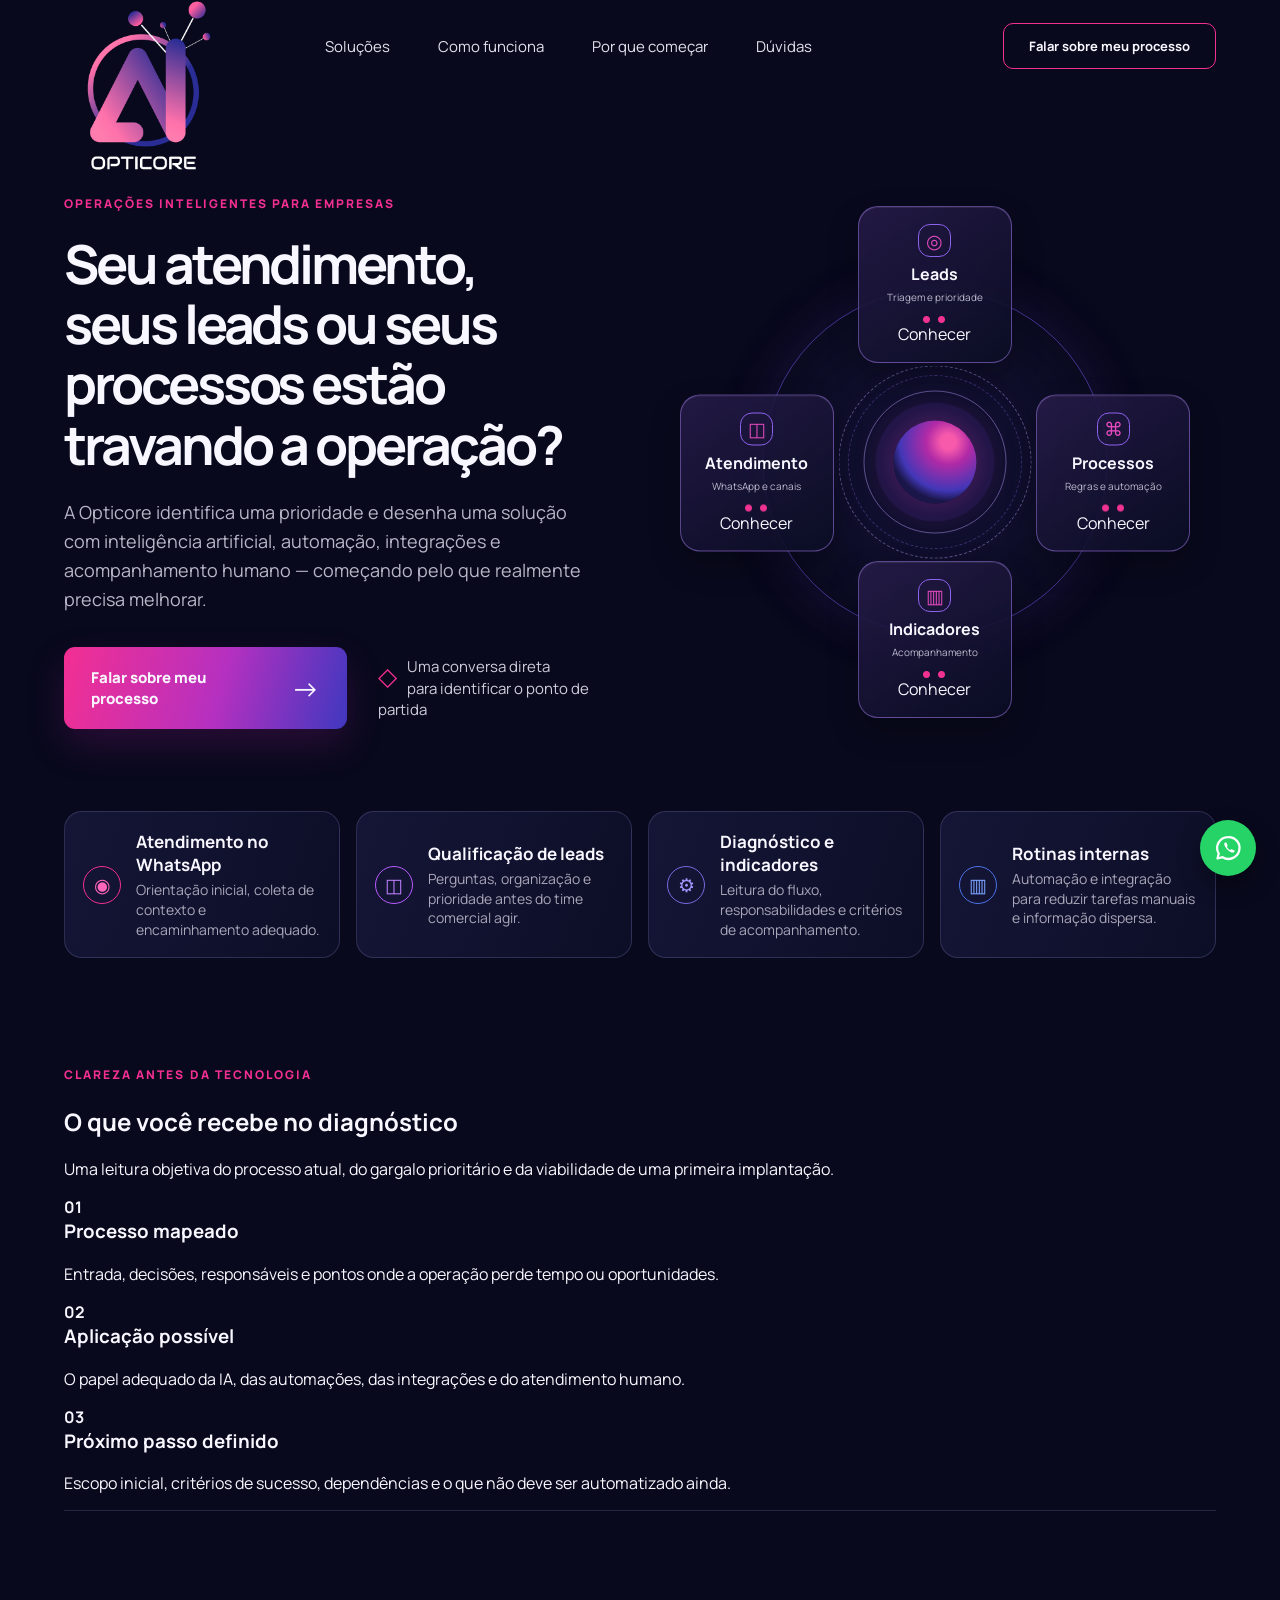
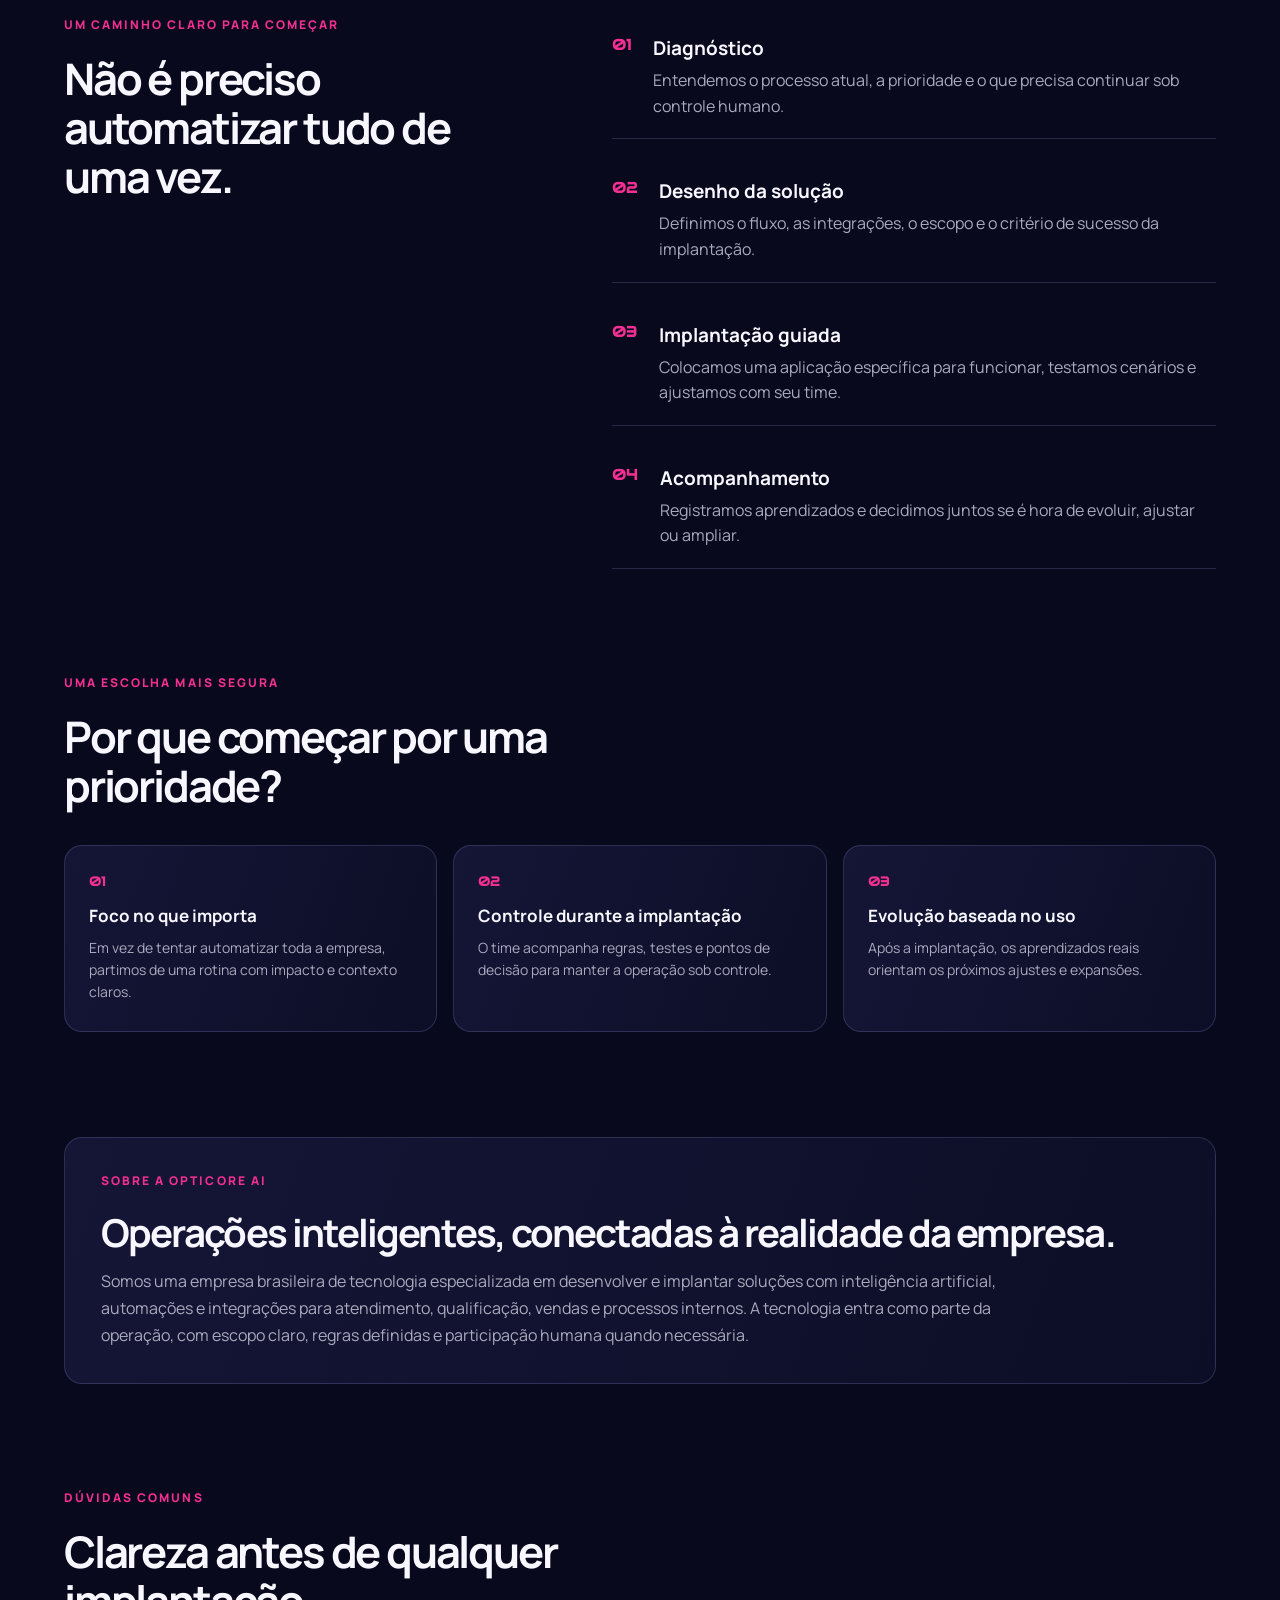
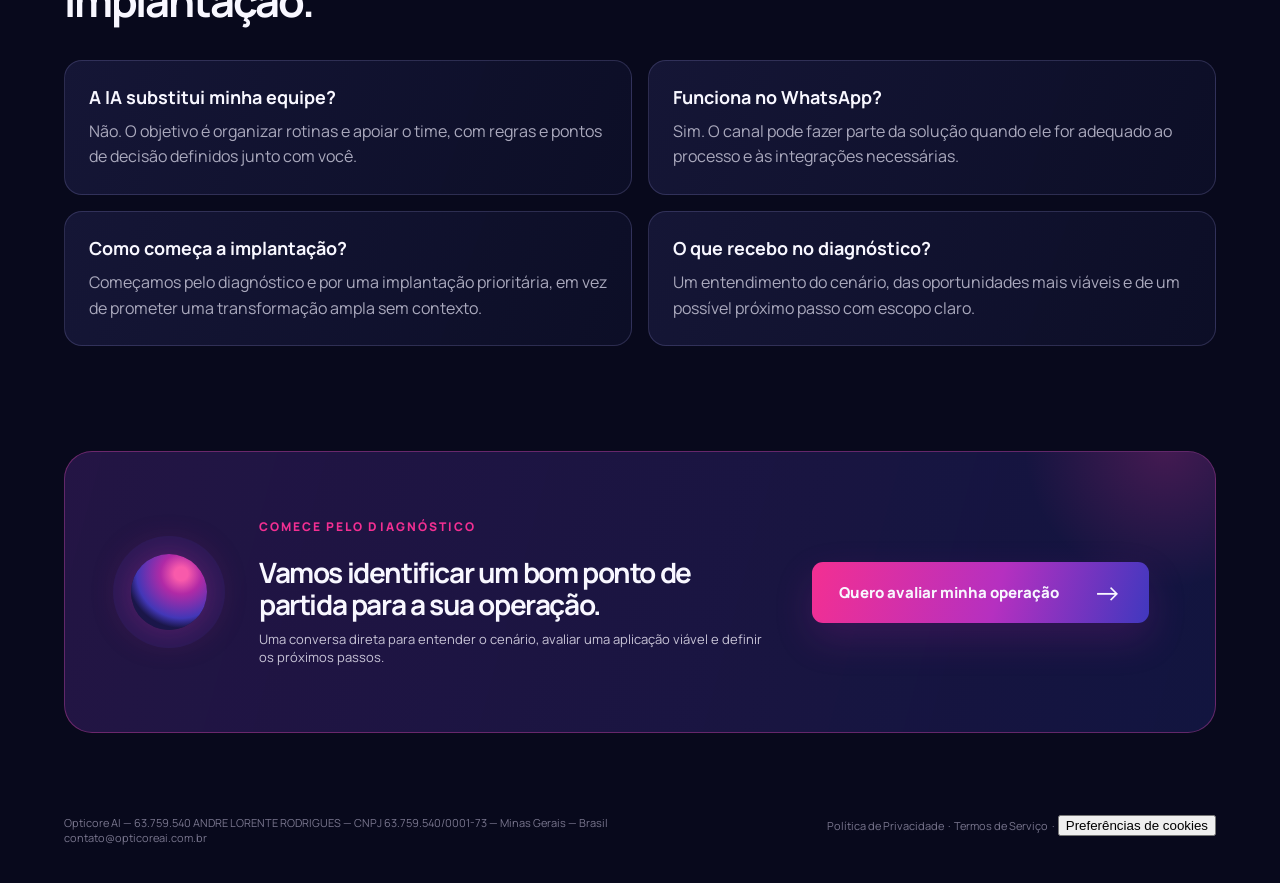
==== commit 9313fe50: "feat(preview): atualiza revisão visual" ====
--- a/index.html
+++ b/index.html
@@ -1,25 +1,18 @@
 <!doctype html>
 <html lang="pt-BR">
   <head>
-    <!-- Google Tag Manager -->
-    <script>(function(w,d,s,l,i){w[l]=w[l]||[];w[l].push({'gtm.start':
-    new Date().getTime(),event:'gtm.js'});var f=d.getElementsByTagName(s)[0],
-    j=d.createElement(s),dl=l!='dataLayer'?'&l='+l:'';j.async=true;j.src=
-    'https://www.googletagmanager.com/gtm.js?id='+i+dl;f.parentNode.insertBefore(j,f);
-    })(window,document,'script','dataLayer','GTM-N3RDDK2L');</script>
-    <!-- End Google Tag Manager -->
     <style>
       @media (max-width: 650px) { .brand-logo { width: 100px; } }
     </style>
     <meta charset="utf-8">
     <meta name="viewport" content="width=device-width, initial-scale=1">
-    <meta name="description" content="Diagnóstico e implantação de agentes de IA para atendimento, qualificação de leads, follow-up e processos internos.">
-    <title>Opticore AI | Agentes de IA e automação para empresas</title>
+    <meta name="description" content="Identifique um gargalo da sua operação e implante uma solução de IA e automação com escopo claro, integração ao processo e acompanhamento humano.">
+    <title>Opticore AI | Operações inteligentes para empresas</title>
     <link rel="canonical" href="https://www.opticoreai.com.br/">
     <meta property="og:type" content="website">
     <meta property="og:locale" content="pt_BR">
-    <meta property="og:title" content="Opticore AI | Agentes de IA e automação para empresas">
-    <meta property="og:description" content="Comece com um diagnóstico e uma implantação de IA com escopo claro para a sua operação.">
+    <meta property="og:title" content="Opticore AI | Operações inteligentes para empresas">
+    <meta property="og:description" content="Comece por um gargalo real e avance com uma solução de IA e automação conectada à sua operação.">
     <meta property="og:url" content="https://www.opticoreai.com.br/">
     <meta property="og:image" content="https://www.opticoreai.com.br/og-opticore.png">
     <meta property="og:image:width" content="1200">
@@ -40,40 +33,29 @@
       .about{padding:0 0 105px}.about-card{padding:34px 36px;background:linear-gradient(110deg,rgba(23,24,57,.91),rgba(13,15,40,.94));border:1px solid var(--line);border-radius:18px}.about h2{margin:0 0 13px;font-size:clamp(28px,3vw,40px);line-height:1.15;letter-spacing:-.05em}.about p:not(.eyebrow){max-width:900px;margin:0;color:var(--muted);font-size:16px;line-height:1.7}@media(max-width:650px){.about{padding-bottom:72px}.about-card{padding:27px 23px}.about p:not(.eyebrow){font-size:14px}}.why{padding:0 0 105px}.why-header{max-width:700px;margin-bottom:34px}.why h2{margin:0;font-size:clamp(31px,3.4vw,48px);line-height:1.12;letter-spacing:-.05em}.why-grid{display:grid;grid-template-columns:repeat(3,1fr);gap:16px}.why-item{padding:27px 24px;background:linear-gradient(110deg,rgba(23,24,57,.91),rgba(13,15,40,.94));border:1px solid var(--line);border-radius:18px}.why-item b{display:block;margin-bottom:14px;color:var(--pink);font-family:Audiowide,sans-serif;font-size:13px}.why-item h3{margin:0 0 10px;font-size:17px}.why-item p{margin:0;color:var(--muted);font-size:14px;line-height:1.6}.whatsapp-float{position:fixed;right:24px;bottom:24px;z-index:20;display:grid;place-items:center;width:56px;height:56px;padding:0;border:0;border-radius:50%;background:#25d366;color:#fff;box-shadow:0 10px 24px rgba(0,0,0,.32);transition:.2s}.whatsapp-float:hover{transform:translateY(-3px);background:#1ebe5d;box-shadow:0 15px 30px rgba(37,211,102,.32)}.whatsapp-float svg{width:28px;height:28px;display:block}@media(max-width:650px){.why{padding-bottom:72px}.why-grid{grid-template-columns:1fr}.whatsapp-float{right:17px;bottom:17px;width:52px;height:52px}.whatsapp-float svg{width:26px;height:26px}}
     </style>
     <script type="application/ld+json">{"@context":"https://schema.org","@type":"Organization","name":"Opticore AI","legalName":"63.759.540 ANDRE LORENTE RODRIGUES","taxID":"63.759.540/0001-73","url":"https://www.opticoreai.com.br/","email":"contato@opticoreai.com.br","address":{"@type":"PostalAddress","addressRegion":"Minas Gerais","addressCountry":"BR"},"description":"Agentes de IA e automações para empresas."}</script>
-    <script>
-      window.dataLayer = window.dataLayer || [];
-      document.addEventListener('DOMContentLoaded', function () {
-        document.querySelectorAll('[data-track="whatsapp"]').forEach(function (link) {
-          link.addEventListener('click', function () {
-            window.dataLayer.push({ event: 'whatsapp_click', cta: link.dataset.cta || 'nao_identificado' });
-          });
-        });
-      });
-    </script>
+    <link rel="stylesheet" href="site.css">
+    <script src="site.js" defer></script>
   </head>
   <body>
-    <!-- Google Tag Manager (noscript) -->
-    <noscript><iframe src="https://www.googletagmanager.com/ns.html?id=GTM-N3RDDK2L"
-    height="0" width="0" style="display:none;visibility:hidden"></iframe></noscript>
-    <!-- End Google Tag Manager (noscript) -->
     <header class="site-header">
       <a class="brand" href="#inicio" aria-label="Opticore AI - início"><img class="brand-logo" src="logo-branca-sem-fundo.png" alt="Opticore AI"></a>
-      <nav class="nav-links" aria-label="Navegação principal"><a href="#solucoes">Possibilidades</a><a href="#metodo">Como funciona</a><a href="#porque">Por que começar</a><a href="#faq">Dúvidas</a></nav>
-      <a class="header-cta" data-track="whatsapp" data-cta="cabecalho" href="https://wa.me/551151927579?text=Olá%2C%20quero%20agendar%20um%20diagnóstico%20da%20minha%20operação." target="_blank" rel="noreferrer">Agendar diagnóstico</a>
+      <nav class="nav-links" aria-label="Navegação principal"><a href="#solucoes">Soluções</a><a href="#metodo">Como funciona</a><a href="#porque">Por que começar</a><a href="#faq">Dúvidas</a></nav>
+      <a class="header-cta" data-track="whatsapp" data-cta="home_cabecalho" href="https://wa.me/551151927579?text=Olá%2C%20vim%20pelo%20site%20da%20Opticore%20e%20quero%20avaliar%20um%20processo%20da%20minha%20empresa." target="_blank" rel="noreferrer">Falar sobre meu processo</a>
     </header>
     <main>
       <section class="hero section" id="inicio">
-        <div class="hero-copy"><p class="eyebrow">Agentes de IA para operações reais</p><h1>Comece por um problema.<br>Avance com uma implantação.<br>Evolua com confiança.</h1><p class="hero-description">Ajudamos sua empresa a identificar uma rotina crítica e desenhar uma aplicação de IA com escopo claro, acompanhamento humano e próximos passos definidos.</p><div class="hero-actions"><a class="primary-cta" data-track="whatsapp" data-cta="hero" href="https://wa.me/551151927579?text=Olá%2C%20quero%20agendar%20um%20diagnóstico%20da%20minha%20operação." target="_blank" rel="noreferrer">Agendar diagnóstico <span>→</span></a><p class="commitment"><span>◇</span>Conversa inicial direta<br>para entender seu cenário</p></div></div>
-        <div class="network-stage" aria-label="Exemplos de processos que podem ser conectados por inteligência artificial"><div class="network-ring ring-one"></div><div class="network-ring ring-two"></div><div class="core"></div><article class="node node-top"><span class="node-icon">◎</span><strong>Leads</strong><small>Triagem e prioridade</small><b></b></article><article class="node node-left"><span class="node-icon">◫</span><strong>Atendimento</strong><small>WhatsApp e canais</small><b></b></article><article class="node node-right"><span class="node-icon">⌘</span><strong>Processos</strong><small>Regras e automação</small><b></b></article><article class="node node-bottom"><span class="node-icon">▥</span><strong>Indicadores</strong><small>Acompanhamento</small><b></b></article></div>
+        <div class="hero-copy"><p class="eyebrow">Operações inteligentes para empresas</p><h1>Seu atendimento, seus leads ou seus processos estão travando a operação?</h1><p class="hero-description">A Opticore identifica uma prioridade e desenha uma solução com inteligência artificial, automação, integrações e acompanhamento humano — começando pelo que realmente precisa melhorar.</p><div class="hero-actions"><a class="primary-cta" data-track="whatsapp" data-cta="home_hero" href="https://wa.me/551151927579?text=Olá%2C%20vim%20pelo%20site%20da%20Opticore%20e%20quero%20avaliar%20um%20gargalo%20da%20minha%20operação." target="_blank" rel="noreferrer">Falar sobre meu processo <span>→</span></a><p class="commitment"><span>◇</span>Uma conversa direta<br>para identificar o ponto de partida</p></div></div>
+        <div class="network-stage" id="solucoes" aria-label="Soluções da Opticore AI"><div class="network-ring ring-one"></div><div class="network-ring ring-two"></div><div class="core"></div><a class="node node-top" data-track="solution" data-solution="leads" href="qualificacao-de-leads.html" aria-label="Conhecer a solução de qualificação de leads"><span class="node-icon">◎</span><strong>Leads</strong><small>Triagem e prioridade</small><b></b><span class="node-cta">Conhecer</span></a><a class="node node-left" data-track="solution" data-solution="atendimento" href="atendimento-whatsapp-ia.html" aria-label="Conhecer a solução de atendimento no WhatsApp"><span class="node-icon">◫</span><strong>Atendimento</strong><small>WhatsApp e canais</small><b></b><span class="node-cta">Conhecer</span></a><a class="node node-right" data-track="solution" data-solution="processos" href="automacao-processos-empresariais.html" aria-label="Conhecer a solução de automação de processos"><span class="node-icon">⌘</span><strong>Processos</strong><small>Regras e automação</small><b></b><span class="node-cta">Conhecer</span></a><a class="node node-bottom" data-track="solution" data-solution="indicadores" href="diagnostico-operacional-com-ia.html" aria-label="Conhecer a solução de diagnóstico e indicadores operacionais"><span class="node-icon">▥</span><strong>Indicadores</strong><small>Acompanhamento</small><b></b><span class="node-cta">Conhecer</span></a></div>
       </section>
-      <section class="capabilities section" id="solucoes"><article class="capability"><span>◉</span><div><h2>Atendimento no WhatsApp</h2><p>Orientação inicial, coleta de dados e encaminhamento.</p></div></article><article class="capability"><span>◫</span><div><h2>Qualificação de leads</h2><p>Perguntas, contexto e prioridade antes do time agir.</p></div></article><article class="capability"><span>⚙</span><div><h2>Agendamentos e follow-up</h2><p>Confirmações e próximos passos com regras definidas.</p></div></article><article class="capability"><span>▥</span><div><h2>Rotinas internas</h2><p>Informações conectadas para reduzir tarefas manuais.</p></div></article></section>
+      <section class="capabilities section" aria-label="Soluções em formato compacto"><a class="capability" data-track="solution" data-solution="atendimento_mobile" href="atendimento-whatsapp-ia.html"><span>◉</span><div><h2>Atendimento no WhatsApp</h2><p>Orientação inicial, coleta de contexto e encaminhamento adequado.</p></div></a><a class="capability" data-track="solution" data-solution="leads_mobile" href="qualificacao-de-leads.html"><span>◫</span><div><h2>Qualificação de leads</h2><p>Perguntas, organização e prioridade antes do time comercial agir.</p></div></a><a class="capability" data-track="solution" data-solution="indicadores_mobile" href="diagnostico-operacional-com-ia.html"><span>⚙</span><div><h2>Diagnóstico e indicadores</h2><p>Leitura do fluxo, responsabilidades e critérios de acompanhamento.</p></div></a><a class="capability" data-track="solution" data-solution="processos_mobile" href="automacao-processos-empresariais.html"><span>▥</span><div><h2>Rotinas internas</h2><p>Automação e integração para reduzir tarefas manuais e informação dispersa.</p></div></a></section>
+      <section class="deliverables section" aria-labelledby="entrega-titulo"><div><p class="eyebrow">Clareza antes da tecnologia</p><h2 id="entrega-titulo">O que você recebe no diagnóstico</h2><p>Uma leitura objetiva do processo atual, do gargalo prioritário e da viabilidade de uma primeira implantação.</p></div><div class="deliverables-grid"><article><b>01</b><h3>Processo mapeado</h3><p>Entrada, decisões, responsáveis e pontos onde a operação perde tempo ou oportunidades.</p></article><article><b>02</b><h3>Aplicação possível</h3><p>O papel adequado da IA, das automações, das integrações e do atendimento humano.</p></article><article><b>03</b><h3>Próximo passo definido</h3><p>Escopo inicial, critérios de sucesso, dependências e o que não deve ser automatizado ainda.</p></article></div></section>
       <section class="method section" id="metodo"><div><p class="eyebrow">Um caminho claro para começar</p><h2>Não é preciso automatizar tudo de uma vez.</h2></div><ol><li><b>01</b><div><h3>Diagnóstico</h3><p>Entendemos o processo atual, a prioridade e o que precisa continuar sob controle humano.</p></div></li><li><b>02</b><div><h3>Desenho da solução</h3><p>Definimos o fluxo, as integrações, o escopo e o critério de sucesso da implantação.</p></div></li><li><b>03</b><div><h3>Implantação guiada</h3><p>Colocamos uma aplicação específica para funcionar, testamos cenários e ajustamos com seu time.</p></div></li><li><b>04</b><div><h3>Acompanhamento</h3><p>Registramos aprendizados e decidimos juntos se é hora de evoluir, ajustar ou ampliar.</p></div></li></ol></section>
       <section class="why section" id="porque"><div class="why-header"><p class="eyebrow">Uma escolha mais segura</p><h2>Por que começar por uma prioridade?</h2></div><div class="why-grid"><article class="why-item"><b>01</b><h3>Foco no que importa</h3><p>Em vez de tentar automatizar toda a empresa, partimos de uma rotina com impacto e contexto claros.</p></article><article class="why-item"><b>02</b><h3>Controle durante a implantação</h3><p>O time acompanha regras, testes e pontos de decisão para manter a operação sob controle.</p></article><article class="why-item"><b>03</b><h3>Evolução baseada no uso</h3><p>Após a implantação, os aprendizados reais orientam os próximos ajustes e expansões.</p></article></div></section>
-      <section class="about section" id="sobre"><div class="about-card"><p class="eyebrow">Sobre a Opticore AI</p><h2>Tecnologia aplicada a operações reais.</h2><p>Somos uma empresa brasileira de tecnologia especializada no desenvolvimento e implantação de agentes de inteligência artificial e automações para empresas. Criamos soluções personalizadas para tornar atendimentos, vendas e processos internos mais eficientes, sempre com escopo claro e acompanhamento humano.</p></div></section>
+      <section class="about section" id="sobre"><div class="about-card"><p class="eyebrow">Sobre a Opticore AI</p><h2>Operações inteligentes, conectadas à realidade da empresa.</h2><p>Somos uma empresa brasileira de tecnologia especializada em desenvolver e implantar soluções com inteligência artificial, automações e integrações para atendimento, qualificação, vendas e processos internos. A tecnologia entra como parte da operação, com escopo claro, regras definidas e participação humana quando necessária.</p></div></section>
       <section class="faq section" id="faq"><div class="faq-header"><p class="eyebrow">Dúvidas comuns</p><h2>Clareza antes de qualquer implantação.</h2></div><div class="faq-grid"><article class="faq-item"><h3>A IA substitui minha equipe?</h3><p>Não. O objetivo é organizar rotinas e apoiar o time, com regras e pontos de decisão definidos junto com você.</p></article><article class="faq-item"><h3>Funciona no WhatsApp?</h3><p>Sim. O canal pode fazer parte da solução quando ele for adequado ao processo e às integrações necessárias.</p></article><article class="faq-item"><h3>Como começa a implantação?</h3><p>Começamos pelo diagnóstico e por uma implantação prioritária, em vez de prometer uma transformação ampla sem contexto.</p></article><article class="faq-item"><h3>O que recebo no diagnóstico?</h3><p>Um entendimento do cenário, das oportunidades mais viáveis e de um possível próximo passo com escopo claro.</p></article></div></section>
-      <section class="contact section" id="contato"><div class="contact-mark" aria-hidden="true"></div><div><p class="eyebrow">Comece pelo diagnóstico</p><h2>Vamos identificar um bom ponto de partida para a sua operação.</h2><p>Uma conversa direta para entender o cenário, avaliar uma aplicação viável e definir os próximos passos.</p></div><a class="primary-cta" data-track="whatsapp" data-cta="contato" href="https://wa.me/551151927579?text=Olá%2C%20quero%20agendar%20um%20diagnóstico%20da%20minha%20operação." target="_blank" rel="noreferrer">Agendar diagnóstico <span>→</span></a></section>
+      <section class="contact section" id="contato"><div class="contact-mark" aria-hidden="true"></div><div><p class="eyebrow">Comece pelo diagnóstico</p><h2>Vamos identificar um bom ponto de partida para a sua operação.</h2><p>Uma conversa direta para entender o cenário, avaliar uma aplicação viável e definir os próximos passos.</p></div><a class="primary-cta" data-track="whatsapp" data-cta="home_contato" href="https://wa.me/551151927579?text=Olá%2C%20quero%20entender%20como%20a%20Opticore%20pode%20ajudar%20a%20melhorar%20um%20processo%20da%20minha%20empresa." target="_blank" rel="noreferrer">Quero avaliar minha operação <span>→</span></a></section>
     </main>
-    <footer><span>Opticore AI — 63.759.540 ANDRE LORENTE RODRIGUES — CNPJ 63.759.540/0001-73 — Minas Gerais — Brasil<br><a href="mailto:contato@opticoreai.com.br">contato@opticoreai.com.br</a></span><span><a href="privacy.html">Política de Privacidade</a> &nbsp;·&nbsp; <a href="terms.html">Termos de Serviço</a></span></footer>
-    <a class="whatsapp-float" data-track="whatsapp" data-cta="flutuante" href="https://wa.me/551151927579?text=Olá%2C%20quero%20agendar%20um%20diagnóstico%20da%20minha%20operação." target="_blank" rel="noreferrer" aria-label="Falar com a Opticore AI pelo WhatsApp"><svg viewBox="0 0 32 32" aria-hidden="true" fill="none"><path d="M16 3.5a12.4 12.4 0 0 0-10.6 18.8L4 28l5.9-1.5A12.5 12.5 0 1 0 16 3.5Z" stroke="currentColor" stroke-width="2.6" stroke-linejoin="round"/><path d="M12.2 10.2c.2-.5.5-.5.8-.5h.8c.2 0 .5.1.6.5l1.2 2.8c.1.3.1.5-.1.7l-.8 1c.8 1.6 2.1 2.9 3.7 3.7l1-.8c.2-.2.5-.2.7-.1l2.8 1.2c.4.2.5.4.5.6v.8c0 .3 0 .6-.5.8-.7.3-1.7.5-2.8.1-3.5-1.2-6.9-4.6-8.1-8.1-.4-1.1-.2-2.1.1-2.8Z" fill="currentColor"/></svg></a>
+    <footer><span>Opticore AI — 63.759.540 ANDRE LORENTE RODRIGUES — CNPJ 63.759.540/0001-73 — Minas Gerais — Brasil<br><a href="mailto:contato@opticoreai.com.br">contato@opticoreai.com.br</a></span><span><a href="privacy.html">Política de Privacidade</a> &nbsp;·&nbsp; <a href="terms.html">Termos de Serviço</a> &nbsp;·&nbsp; <button class="cookie-settings" type="button" data-cookie-settings>Preferências de cookies</button></span></footer>
+    <a class="whatsapp-float" data-track="whatsapp" data-cta="flutuante" href="https://wa.me/551151927579?text=Olá%2C%20tenho%20um%20processo%20manual%20e%20quero%20entender%20por%20onde%20começar." target="_blank" rel="noreferrer" aria-label="Falar com a Opticore AI pelo WhatsApp"><svg viewBox="0 0 32 32" aria-hidden="true" fill="none"><path d="M16 3.5a12.4 12.4 0 0 0-10.6 18.8L4 28l5.9-1.5A12.5 12.5 0 1 0 16 3.5Z" stroke="currentColor" stroke-width="2.6" stroke-linejoin="round"/><path d="M12.2 10.2c.2-.5.5-.5.8-.5h.8c.2 0 .5.1.6.5l1.2 2.8c.1.3.1.5-.1.7l-.8 1c.8 1.6 2.1 2.9 3.7 3.7l1-.8c.2-.2.5-.2.7-.1l2.8 1.2c.4.2.5.4.5.6v.8c0 .3 0 .6-.5.8-.7.3-1.7.5-2.8.1-3.5-1.2-6.9-4.6-8.1-8.1-.4-1.1-.2-2.1.1-2.8Z" fill="currentColor"/></svg></a>
   </body>
 </html>
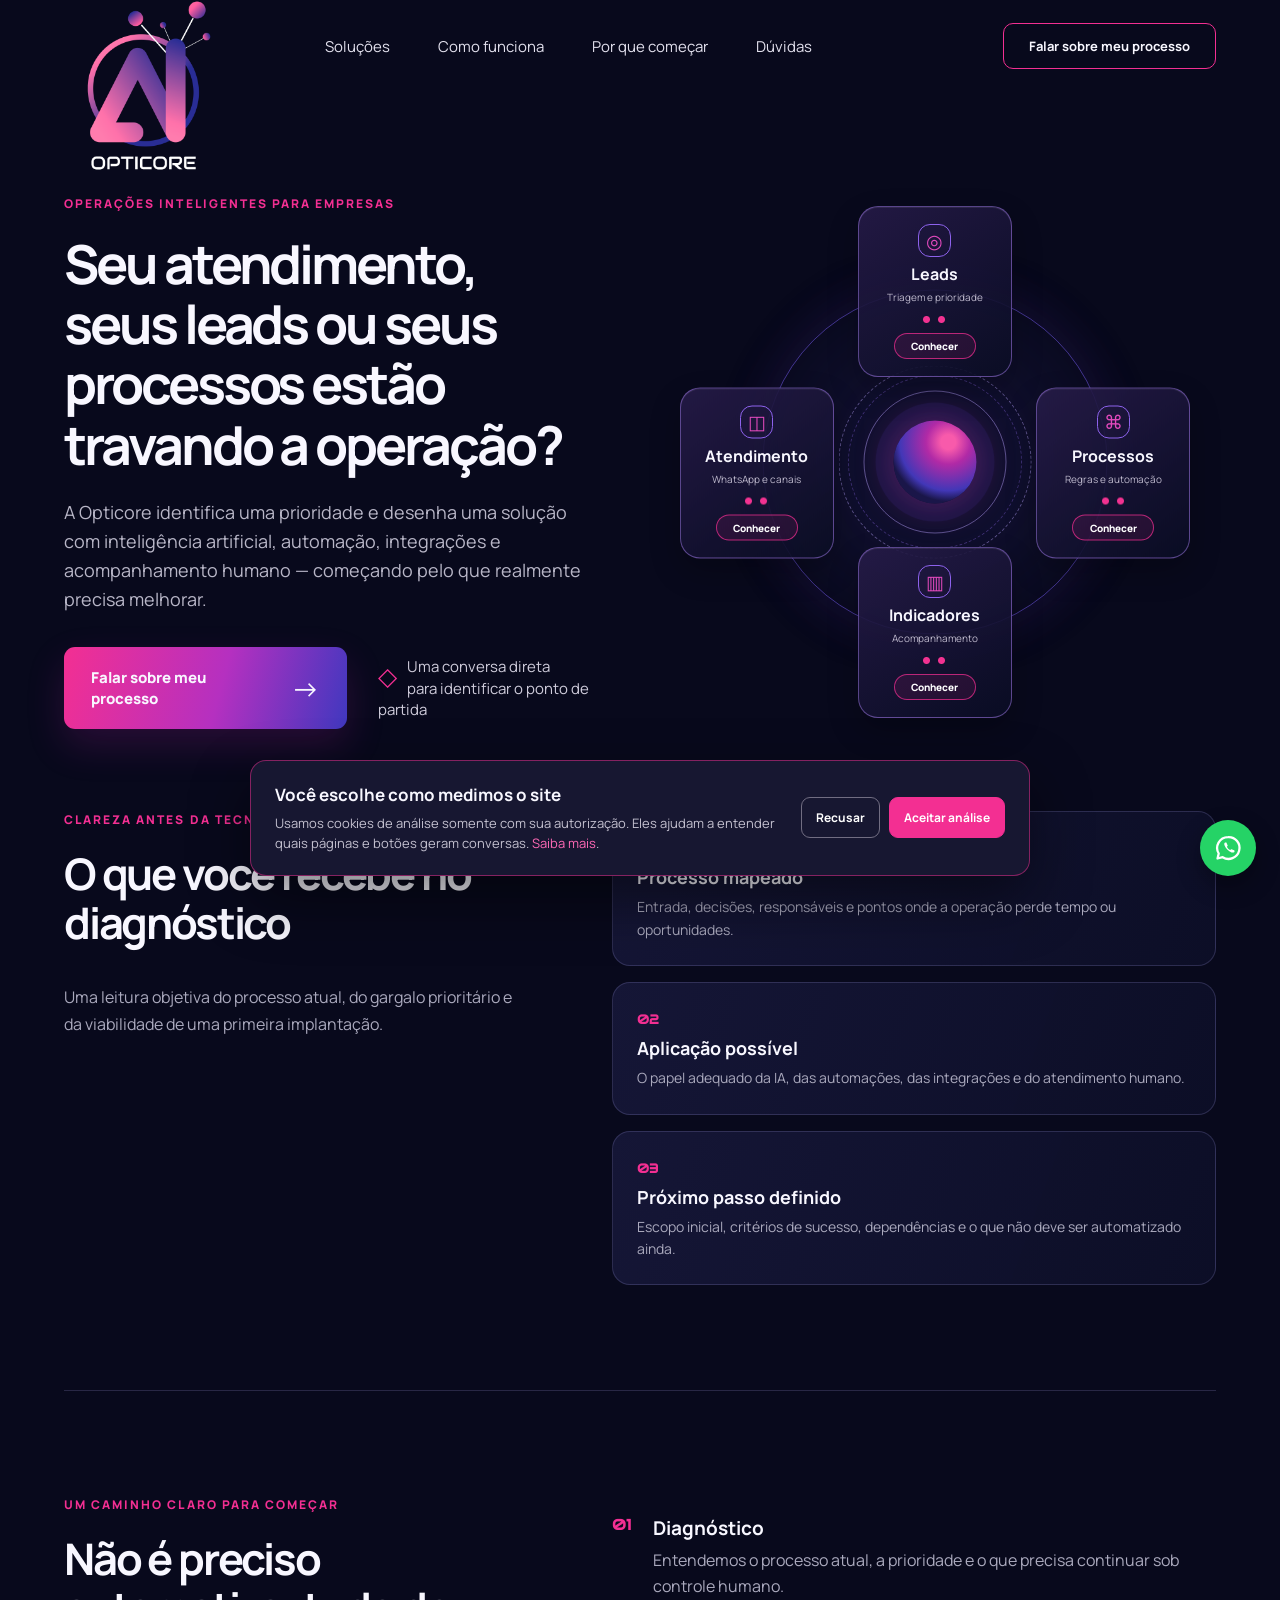
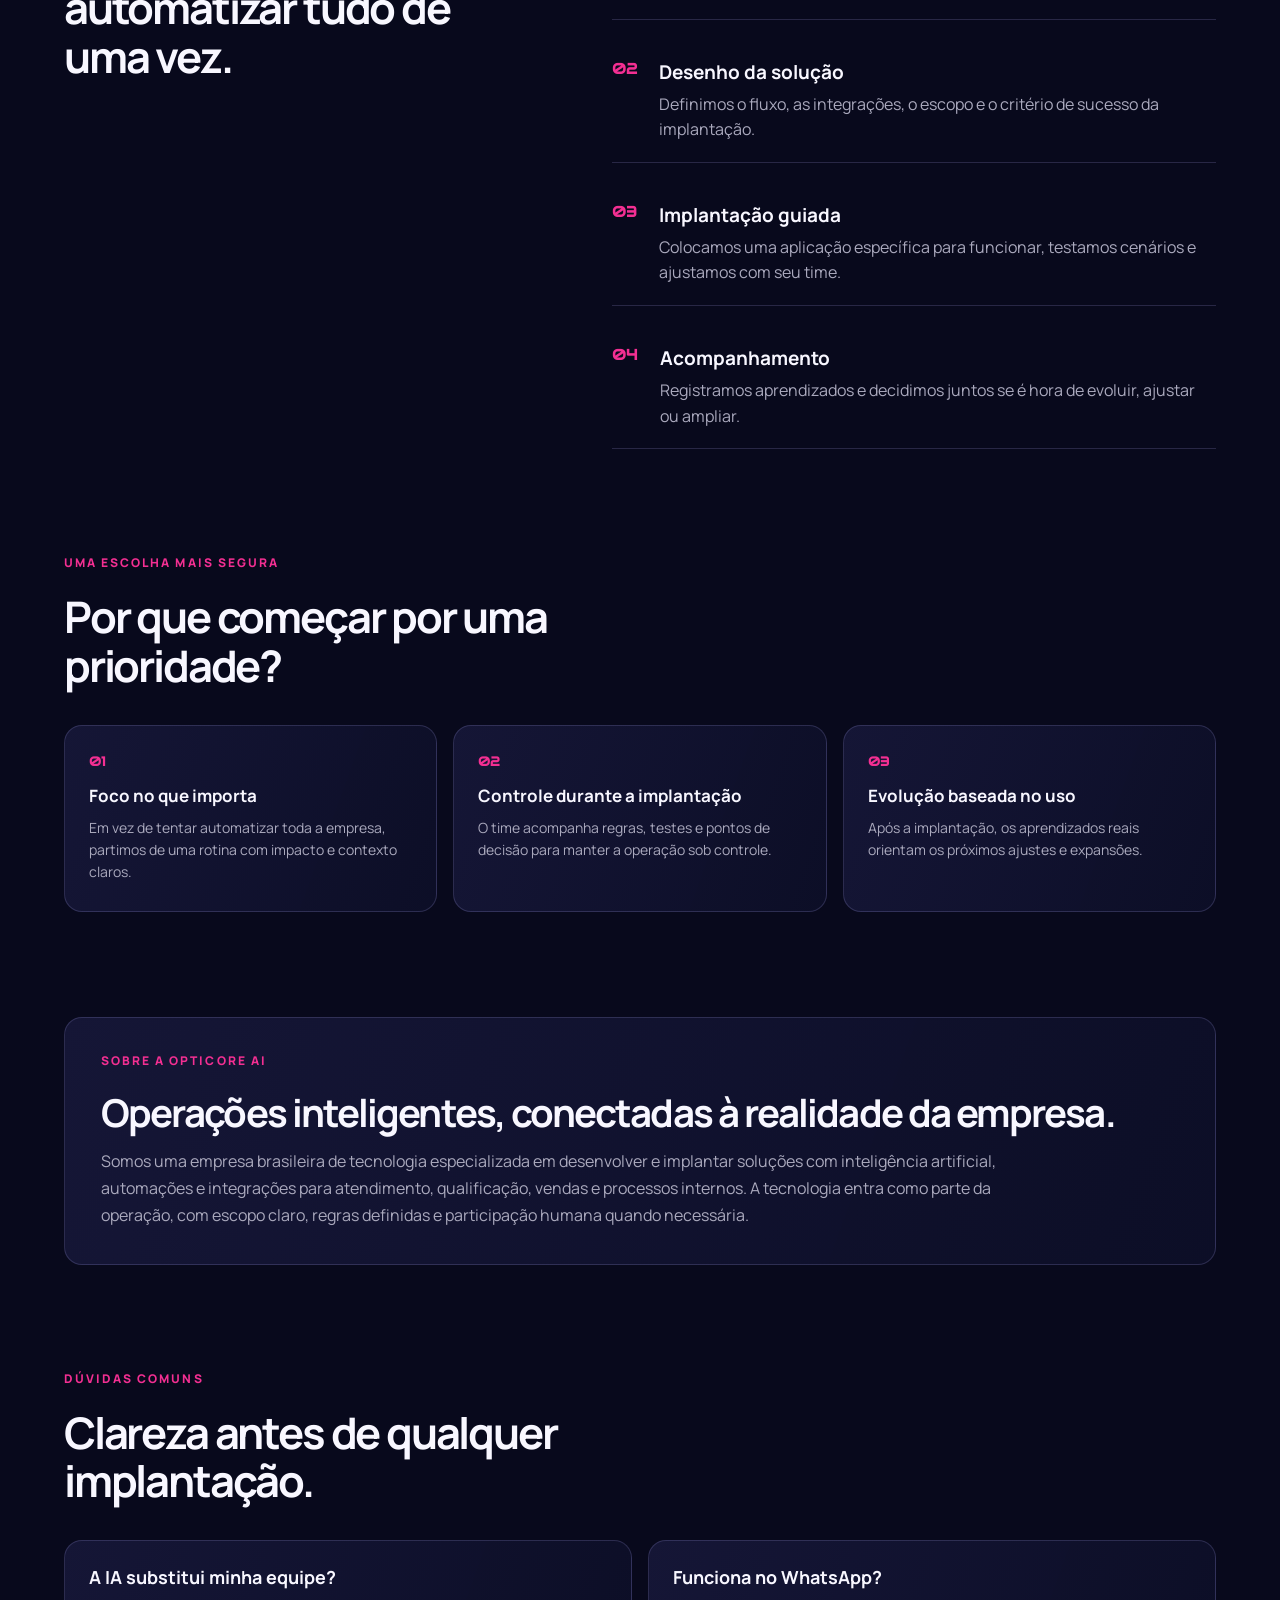
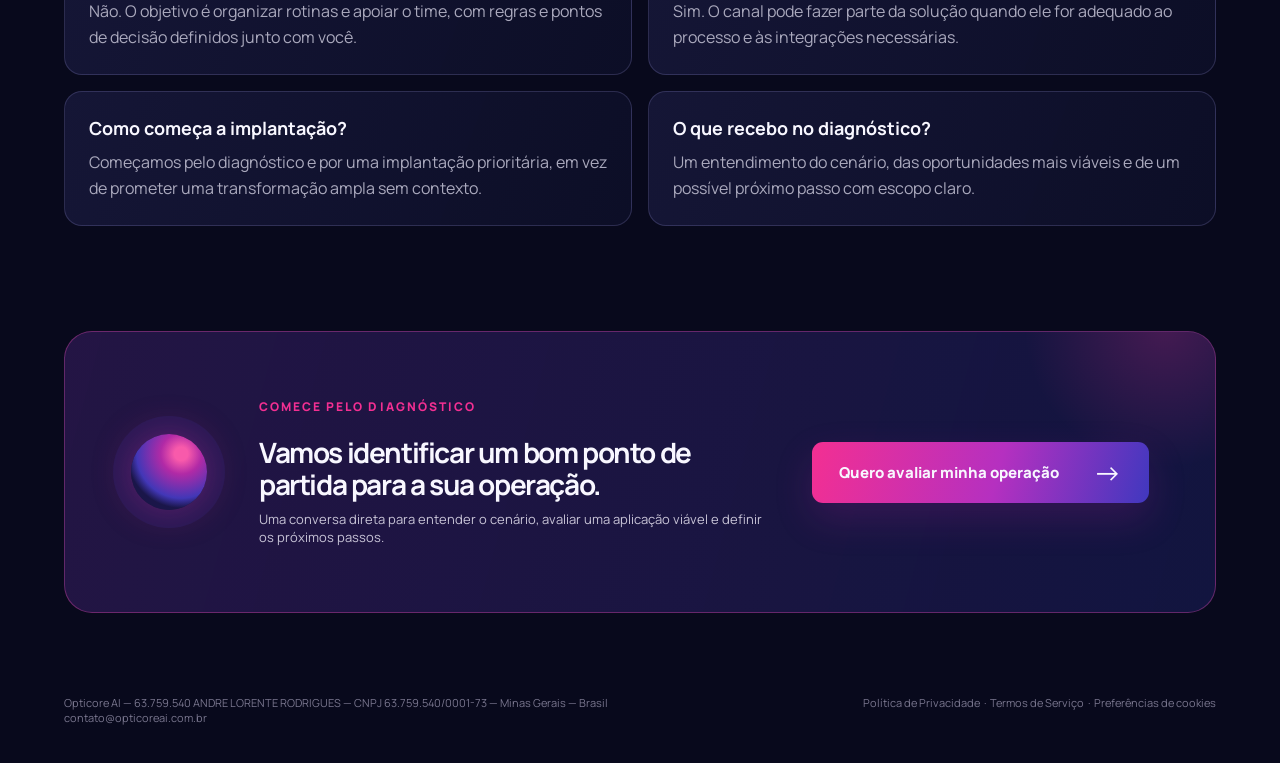
==== commit 11a02aca: "fix(preview): corrige layout mobile da pagina inicial" ====
--- a/index.html
+++ b/index.html
@@ -35,6 +35,16 @@
     <script type="application/ld+json">{"@context":"https://schema.org","@type":"Organization","name":"Opticore AI","legalName":"63.759.540 ANDRE LORENTE RODRIGUES","taxID":"63.759.540/0001-73","url":"https://www.opticoreai.com.br/","email":"contato@opticoreai.com.br","address":{"@type":"PostalAddress","addressRegion":"Minas Gerais","addressCountry":"BR"},"description":"Agentes de IA e automações para empresas."}</script>
     <link rel="stylesheet" href="site.css">
     <script src="site.js" defer></script>
+  
+    <style>
+      @media (max-width: 650px) {
+        .network-stage { display: none; }
+        .capabilities { display: grid; padding-top: 0; }
+        .contact > div { min-width: 0; }
+        .contact h2 { max-width: 100%; overflow-wrap: anywhere; }
+        .contact .primary-cta { width: 100%; max-width: 100%; white-space: normal; justify-content: space-between; gap: 12px; }
+      }
+    </style>
   </head>
   <body>
     <header class="site-header">
--- a/site.css
+++ b/site.css
@@ -0,0 +1 @@
+.deliverables{display:grid;grid-template-columns:0.86fr 1.14fr;gap:92px;padding:0 0 105px}.deliverables>div:first-child h2{font-size:clamp(31px, 3.4vw, 48px);line-height:1.12;letter-spacing:-.05em}.deliverables>div:first-child>p:last-child{color:#aaa9bd;font-size:16px;line-height:1.7}.deliverables-grid{display:grid;gap:16px}.deliverables-grid article{padding:24px;background:linear-gradient(110deg,rgba(23,24,57,.91),rgba(13,15,40,.94));border:1px solid rgba(185,178,255,.18);border-radius:18px}.deliverables-grid b{color:#f32f92;font-family:Audiowide,sans-serif;font-size:13px}.deliverables-grid h3{margin:7px 0;font-size:18px}.deliverables-grid p{margin:0;color:#aaa9bd;font-size:14px;line-height:1.6}.capability{transition:.2s}.capability:hover{transform:translateY(-3px);border-color:rgba(243,47,146,.52)}.cookie-settings{padding:0;border:0;background:0 0;color:inherit;font:inherit;cursor:pointer}.cookie-settings:hover{color:#fff}.cookie-banner{position:fixed;left:24px;right:24px;bottom:24px;z-index:100;max-width:780px;margin:auto;padding:22px 24px;display:none;grid-template-columns:1fr auto;gap:20px;align-items:center;background:#171731;border:1px solid rgba(243,47,146,.5);border-radius:16px;box-shadow:0 24px 60px rgba(0,0,0,.48)}.cookie-banner.is-visible{display:grid}.cookie-banner h2{margin:0 0 7px;font-size:17px}.cookie-banner p{margin:0;color:#c4c1d0;font-size:13px;line-height:1.55}.cookie-banner a{color:#ff69b6}.cookie-actions{display:flex;gap:9px}.cookie-actions button{padding:11px 14px;border-radius:9px;font:700 12px Manrope,Arial,sans-serif;cursor:pointer}.cookie-reject{border:1px solid #716d82;background:0 0;color:#fff}.cookie-accept{border:1px solid #f32f92;background:#f32f92;color:#fff}.page-shell{width:min(1120px,calc(100% - 64px));margin:auto}.landing-body{margin:0;background:#08091c;color:#f8f7ff;font-family:Manrope,Arial,sans-serif}.landing-body *{box-sizing:border-box}.landing-body a{color:inherit;text-decoration:none}.landing-header{min-height:88px;display:flex;align-items:center;justify-content:space-between}.landing-logo{width:170px;transform:translateY(22px)}.landing-back{padding:12px 18px;border:1px solid #f32f92;border-radius:10px;font-size:13px;font-weight:700}.landing-hero{padding:105px 0 76px;display:grid;grid-template-columns:1.1fr 0.9fr;gap:70px;align-items:center}.landing-eyebrow{margin:0 0 18px;color:#f32f92;text-transform:uppercase;letter-spacing:.17em;font-size:12px;font-weight:800}.landing-hero h1{margin:0 0 24px;font-size:clamp(42px, 5vw, 66px);line-height:1.08;letter-spacing:-.06em}.landing-hero p{max-width:650px;color:#bbb8c9;font-size:18px;line-height:1.65}.landing-cta{display:inline-flex;align-items:center;gap:24px;margin-top:18px;padding:18px 24px;border-radius:11px;background:linear-gradient(105deg,#f32f92,#b530c0 55%,#4038bf);font-weight:800}.signal-card{padding:30px;background:linear-gradient(145deg,rgba(38,27,72,.9),rgba(10,13,36,.91));border:1px solid rgba(178,135,255,.45);border-radius:24px}.signal-card h2{margin:0 0 18px;font-size:20px}.signal-card ul{margin:0;padding:0;list-style:none;display:grid;gap:13px}.signal-card li{padding-left:27px;position:relative;color:#cbc8d9;line-height:1.5}.signal-card li:before{content:"◇";position:absolute;left:0;color:#f32f92}.landing-section{padding:82px 0;border-top:1px solid rgba(185,178,255,.18)}.landing-section h2{max-width:720px;margin:0 0 28px;font-size:clamp(30px, 4vw, 48px);line-height:1.14;letter-spacing:-.05em}.landing-grid{display:grid;grid-template-columns:repeat(3,1fr);gap:16px}.landing-card{padding:26px;background:linear-gradient(110deg,rgba(23,24,57,.91),rgba(13,15,40,.94));border:1px solid rgba(185,178,255,.18);border-radius:18px}.landing-card b{color:#f32f92;font-size:13px}.landing-card h3{margin:10px 0 8px;font-size:18px}.landing-card p{margin:0;color:#aaa9bd;font-size:14px;line-height:1.65}.landing-note{margin-top:22px;padding:18px 20px;border-left:3px solid #f32f92;background:rgba(243,47,146,.08);color:#cbc8d9;line-height:1.65}.landing-contact{margin:40px auto 80px;padding:48px;display:flex;align-items:center;justify-content:space-between;gap:35px;background:linear-gradient(105deg,rgba(45,25,82,.75),rgba(19,22,66,.94));border:1px solid rgba(227,71,173,.38);border-radius:24px}.landing-contact h2{margin:0 0 8px;font-size:30px}.landing-contact p{margin:0;color:#c8c4d7}.landing-footer{padding:0 0 34px;display:flex;justify-content:space-between;gap:18px;color:#79768e;font-size:11px}@media (max-width:850px){.deliverables,.landing-hero{grid-template-columns:1fr;gap:35px}.landing-grid{grid-template-columns:1fr}.landing-contact{align-items:flex-start;flex-direction:column}.landing-logo{width:120px}.cookie-banner{grid-template-columns:1fr}}@media (max-width:650px){.deliverables{padding-bottom:72px}.page-shell{width:calc(100% - 36px)}.landing-hero{padding:72px 0 55px}.landing-hero h1{font-size:39px}.landing-hero p{font-size:15px}.landing-section{padding:60px 0}.landing-contact{padding:30px 24px}.landing-footer{flex-direction:column}.cookie-banner{left:14px;right:14px;bottom:14px;padding:18px}.cookie-actions{flex-direction:column}.cookie-actions button{width:100%}}.capabilities{display:none}.node{color:inherit;text-decoration:none;cursor:pointer;transition:border-color .2s,background .2s,box-shadow .2s}.node em{display:block;max-height:0;margin-top:0;overflow:hidden;color:#ff69b6;font-size:9px;font-style:normal;font-weight:800;letter-spacing:.02em;opacity:0;transition:.2s}.node:focus-visible,.node:hover{border-color:#f32f92;background:linear-gradient(145deg,rgba(55,31,89,.97),rgba(14,16,44,.97));box-shadow:inset 0 1px rgba(255,255,255,.1),0 16px 38px rgba(243,47,146,.18)}.node:focus-visible em,.node:hover em{max-height:18px;margin-top:7px;opacity:1}.node:focus-visible{outline:3px solid rgba(243,47,146,.38);outline-offset:4px}.node:focus-visible b,.node:hover b{margin-top:7px}@media (max-width:650px){.capabilities{display:grid}}.landing-form-trigger{display:inline-flex;align-items:center;justify-content:center;margin:18px 0 0 16px;padding:13px 18px;border:1px solid rgba(243,47,146,.72);border-radius:10px;background:rgba(243,47,146,.1);color:#fff;font:700 13px/1.2 Manrope,Arial,sans-serif;cursor:pointer;transition:.2s}.landing-form-trigger:focus-visible,.landing-form-trigger:hover{background:#f32f92;border-color:#f32f92;transform:translateY(-2px)}@media (max-width:650px){.landing-form-trigger{display:flex;width:max-content;margin-left:0}}.lead-dialog{width:min(620px,calc(100% - 32px));max-height:min(760px,calc(100% - 32px));padding:0;border:1px solid rgba(185,178,255,.38);border-radius:24px;background:#10102a;color:#f8f7ff;box-shadow:0 28px 90px rgba(0,0,0,.58)}.lead-dialog::backdrop{background:rgba(5,6,19,.78);backdrop-filter:blur(5px)}.lead-dialog-inner{position:relative;padding:32px}.lead-dialog-close{position:absolute;right:18px;top:18px;width:34px;height:34px;border:1px solid rgba(185,178,255,.32);border-radius:50%;background:0 0;color:#fff;font-size:22px;cursor:pointer}.lead-dialog-eyebrow{margin:0 44px 10px 0;color:#f32f92;font:800 11px/1.3 Manrope,Arial,sans-serif;letter-spacing:.12em;text-transform:uppercase}.lead-dialog h2{max-width:470px;margin:0 0 8px;font:800 clamp(25px, 3vw, 34px)/1.12 Manrope,Arial,sans-serif;letter-spacing:-.04em}.lead-dialog-intro{margin:0 0 24px;color:#c6c2d5;font:14px/1.55 Manrope,Arial,sans-serif}.lead-form{display:grid;grid-template-columns:1fr 1fr;gap:14px}.lead-form label{display:grid;gap:7px;color:#e7e4f3;font:700 12px/1.3 Manrope,Arial,sans-serif}.lead-form .lead-consent,.lead-form .lead-form-actions,.lead-form label.full{grid-column:1/-1}.lead-form input,.lead-form select,.lead-form textarea{width:100%;padding:12px 13px;border:1px solid rgba(185,178,255,.32);border-radius:10px;background:#090a20;color:#fff;font:400 14px/1.4 Manrope,Arial,sans-serif}.lead-form textarea{min-height:98px;resize:vertical}.lead-form input:focus,.lead-form select:focus,.lead-form textarea:focus{outline:2px solid rgba(243,47,146,.6);outline-offset:1px}.lead-consent{display:flex!important;grid-template-columns:18px 1fr;align-items:start;gap:9px!important;color:#beb9cf!important;font-weight:500!important}.lead-consent input{width:16px;height:16px;margin:1px 0 0;accent-color:#f32f92}.lead-consent a{color:#fff;text-decoration:underline}.lead-submit{padding:14px 18px;border:0;border-radius:10px;background:linear-gradient(105deg,#f32f92,#b530c0 55%,#4038bf);color:#fff;font:800 14px/1.2 Manrope,Arial,sans-serif;cursor:pointer}.lead-form-status{min-height:19px;margin:11px 0 0;color:#c6c2d5;font:12px/1.45 Manrope,Arial,sans-serif}.lead-form-status.is-preview{color:#ffb8da}@media (max-width:560px){.lead-dialog-inner{padding:27px 20px}.lead-form{grid-template-columns:1fr}.lead-form .lead-consent,.lead-form .lead-form-actions,.lead-form label.full{grid-column:auto}.lead-dialog h2{font-size:27px}}.node-cta{display:inline-flex;align-items:center;justify-content:center;min-width:82px;margin:10px auto 0;padding:6px 13px;border:1px solid rgba(243,47,146,.72);border-radius:999px;background:rgba(243,47,146,.1);color:#fff;font-size:10px;font-weight:800;line-height:1.2;transition:.2s}.node:focus-visible .node-cta,.node:hover .node-cta{background:#f32f92;border-color:#f32f92;box-shadow:0 7px 17px rgba(243,47,146,.28)}.solution-visual{position:relative;min-height:380px;overflow:hidden;border:1px solid rgba(174,139,255,.38);border-radius:28px;background:radial-gradient(circle at 50% 49%,rgba(81,58,195,.32),transparent 32%),linear-gradient(145deg,rgba(37,27,71,.96),rgba(9,12,34,.98));box-shadow:inset 0 1px rgba(255,255,255,.08),0 28px 60px rgba(0,0,0,.22)}.solution-orbit{position:absolute;inset:50% auto auto 50%;width:210px;height:210px;transform:translate(-50%,-50%);border:1px solid rgba(145,108,255,.52);border-radius:50%;box-shadow:0 0 0 18px rgba(75,54,192,.1),0 0 42px rgba(119,46,175,.16)}.solution-core{position:absolute;left:50%;top:50%;width:86px;height:86px;transform:translate(-50%,-50%);border-radius:50%;background:radial-gradient(circle at 67% 25%,#fa63b0 0 9%,#b42ba9 29%,#4137ba 60%,#171442 73%);box-shadow:0 0 0 19px rgba(75,54,192,.15),0 0 42px rgba(243,47,146,.42)}.solution-label{position:absolute;z-index:1;max-width:145px;padding:9px 11px;border:1px solid rgba(185,178,255,.3);border-radius:11px;background:rgba(9,12,34,.78);color:#eeeaff;font-size:12px;line-height:1.35}.solution-label:before{content:"";display:inline-block;width:6px;height:6px;margin:0 7px 1px 0;border-radius:50%;background:#f32f92}.solution-label.one{top:16%;left:8%}.solution-label.two{right:7%;top:47%}.solution-label.three{bottom:14%;left:11%}@media (max-width:850px){.solution-visual{min-height:330px}}@media (max-width:650px){.solution-visual{min-height:290px}.solution-orbit{width:170px;height:170px}.solution-label{font-size:11px;max-width:125px}.solution-label.one{left:5%}.solution-label.two{right:4%}.solution-label.three{left:6%}}
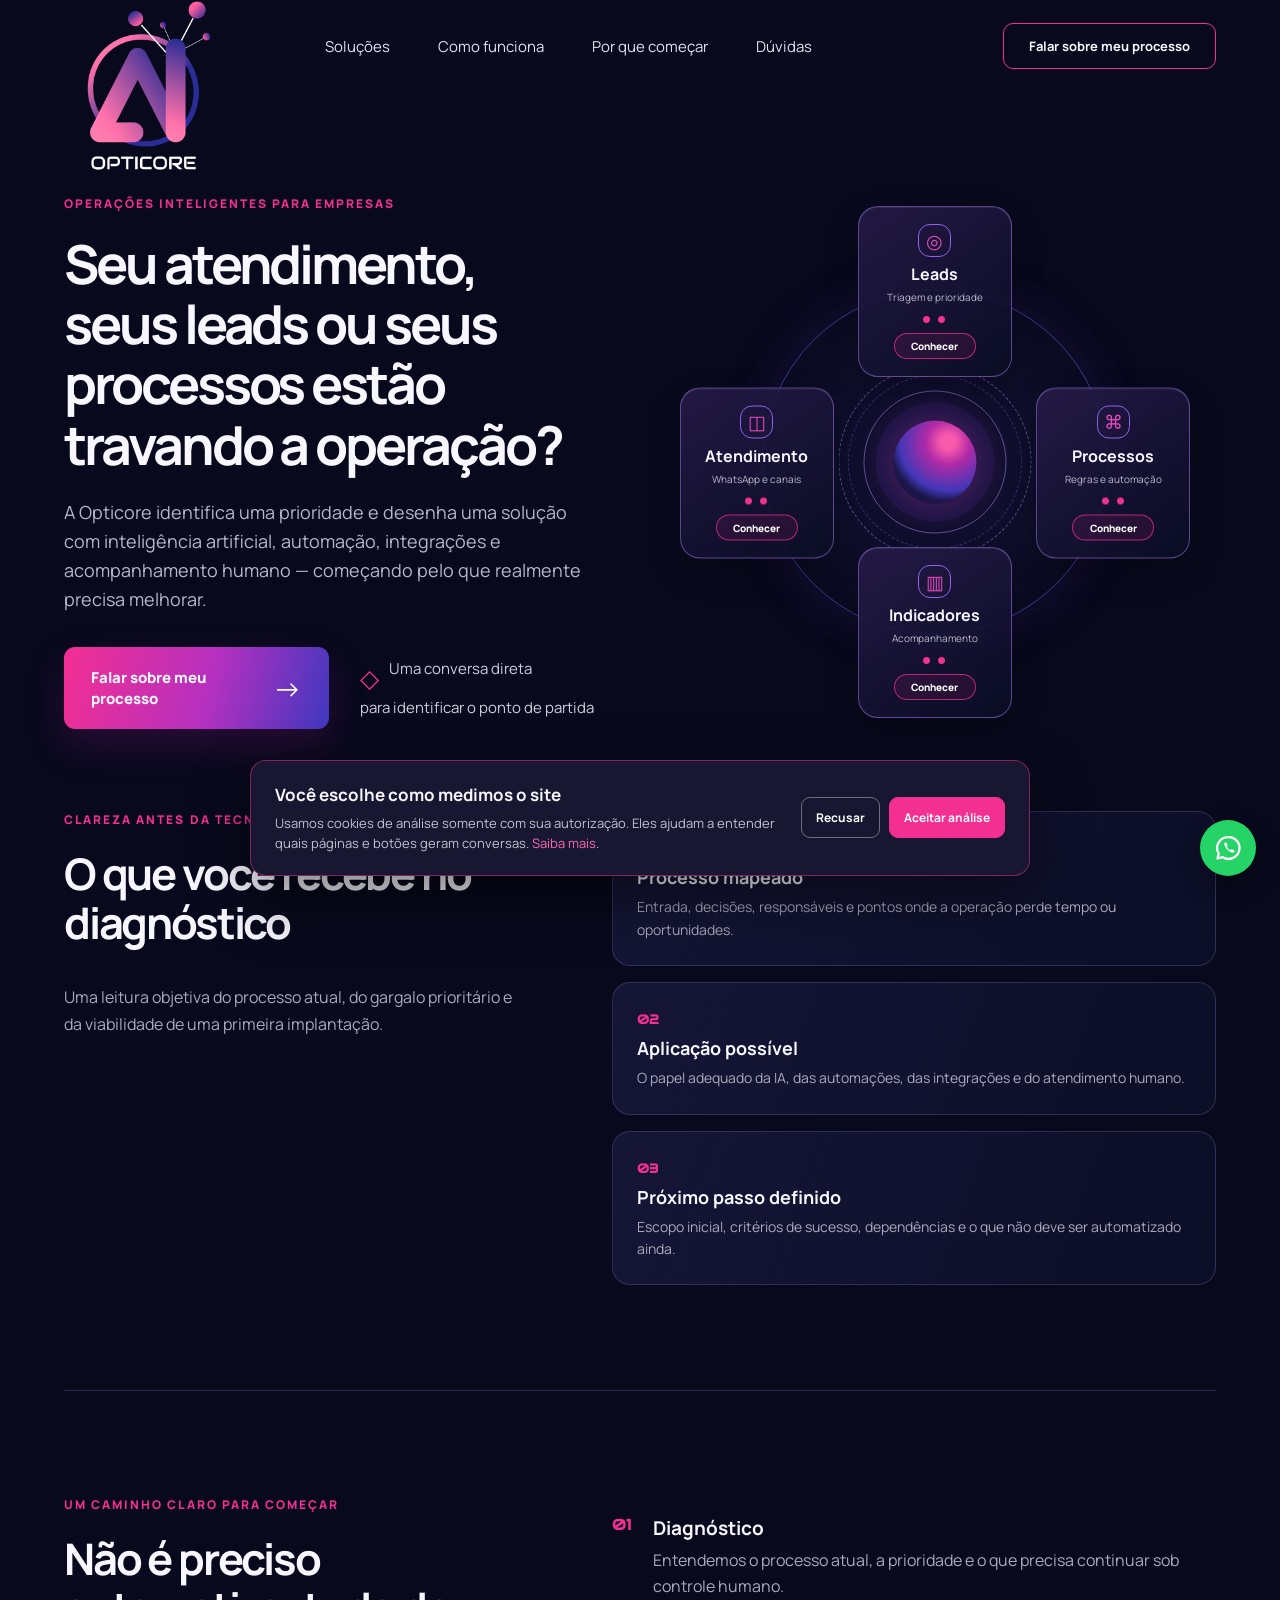
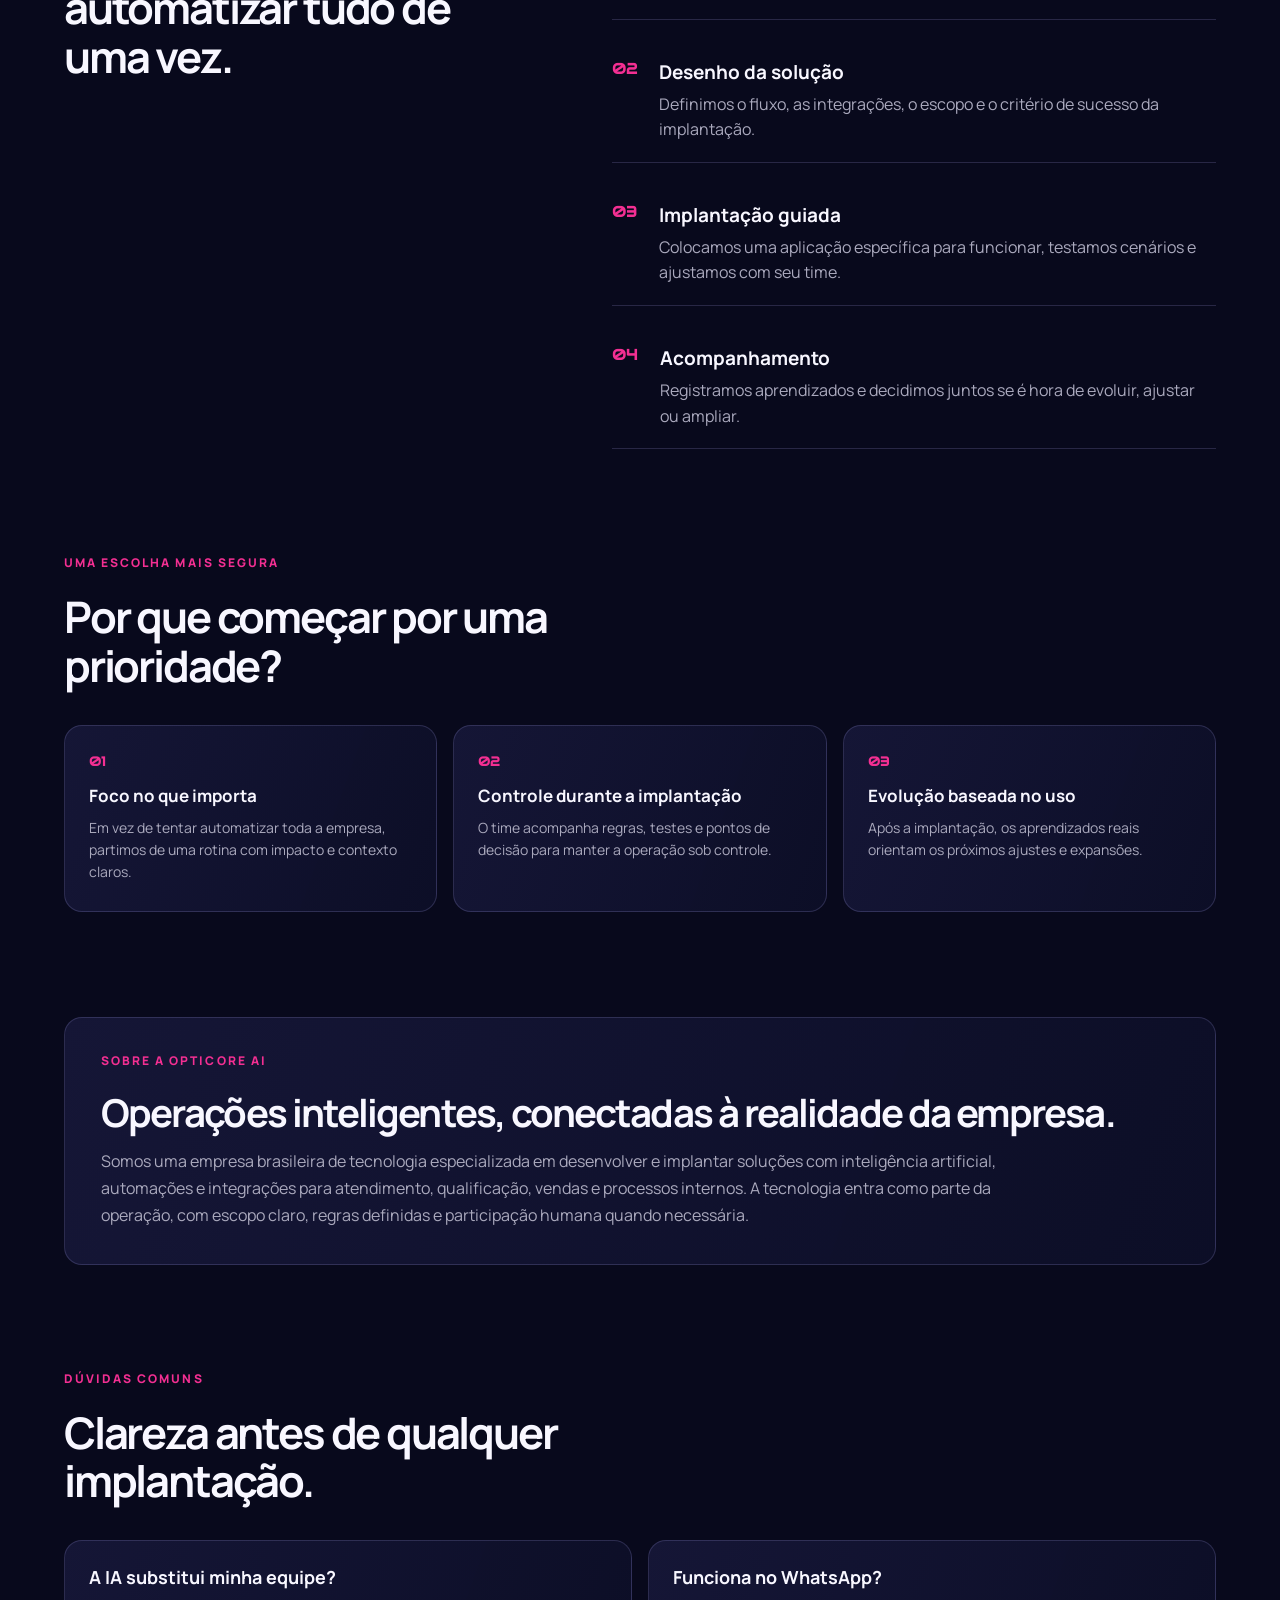
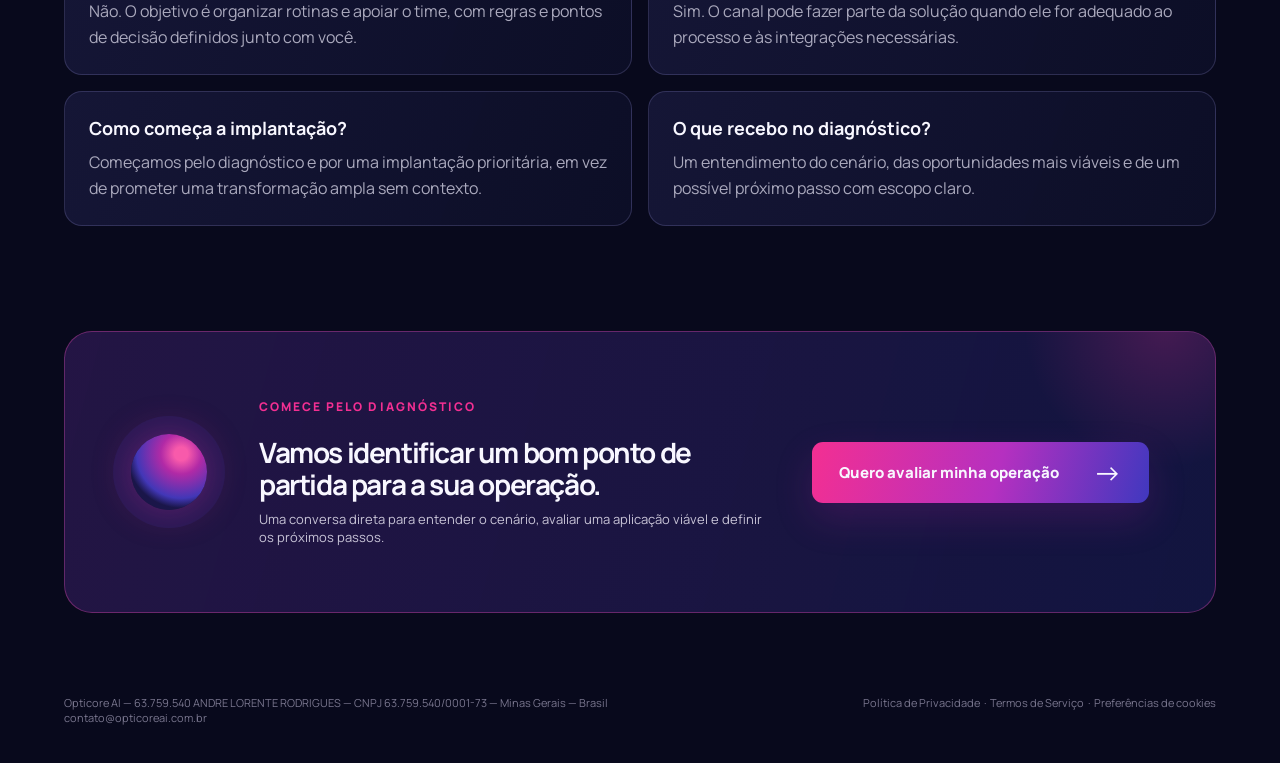
==== commit 9f758223: "fix(preview): melhora leitura e toque na home mobile" ====
--- a/index.html
+++ b/index.html
@@ -45,6 +45,15 @@
         .contact .primary-cta { width: 100%; max-width: 100%; white-space: normal; justify-content: space-between; gap: 12px; }
       }
     </style>
+    <style>
+      .commitment .commitment-line { float: none; margin: 0; color: inherit; font-size: inherit; white-space: nowrap; }
+      @media (max-width: 650px) {
+        .commitment { font-size: 14px; }
+        .capability { position: relative; padding-right: 58px; cursor: pointer; border-color: rgba(243,47,146,.52); box-shadow: 0 10px 25px rgba(0,0,0,.16); }
+        .capability::after { content: "→"; position: absolute; right: 18px; top: 50%; display: grid; place-items: center; width: 30px; height: 30px; transform: translateY(-50%); border: 1px solid #f32f92; border-radius: 50%; color: #ff65ba; font-size: 19px; font-weight: 800; }
+        .capability:active { transform: scale(.98); }
+      }
+    </style>
   </head>
   <body>
     <header class="site-header">
@@ -54,7 +63,7 @@
     </header>
     <main>
       <section class="hero section" id="inicio">
-        <div class="hero-copy"><p class="eyebrow">Operações inteligentes para empresas</p><h1>Seu atendimento, seus leads ou seus processos estão travando a operação?</h1><p class="hero-description">A Opticore identifica uma prioridade e desenha uma solução com inteligência artificial, automação, integrações e acompanhamento humano — começando pelo que realmente precisa melhorar.</p><div class="hero-actions"><a class="primary-cta" data-track="whatsapp" data-cta="home_hero" href="https://wa.me/551151927579?text=Olá%2C%20vim%20pelo%20site%20da%20Opticore%20e%20quero%20avaliar%20um%20gargalo%20da%20minha%20operação." target="_blank" rel="noreferrer">Falar sobre meu processo <span>→</span></a><p class="commitment"><span>◇</span>Uma conversa direta<br>para identificar o ponto de partida</p></div></div>
+        <div class="hero-copy"><p class="eyebrow">Operações inteligentes para empresas</p><h1>Seu atendimento, seus leads ou seus processos estão travando a operação?</h1><p class="hero-description">A Opticore identifica uma prioridade e desenha uma solução com inteligência artificial, automação, integrações e acompanhamento humano — começando pelo que realmente precisa melhorar.</p><div class="hero-actions"><a class="primary-cta" data-track="whatsapp" data-cta="home_hero" href="https://wa.me/551151927579?text=Olá%2C%20vim%20pelo%20site%20da%20Opticore%20e%20quero%20avaliar%20um%20gargalo%20da%20minha%20operação." target="_blank" rel="noreferrer">Falar sobre meu processo <span>→</span></a><p class="commitment"><span>◇</span>Uma conversa direta<br><span class="commitment-line">para identificar o ponto de partida</span></p></div></div>
         <div class="network-stage" id="solucoes" aria-label="Soluções da Opticore AI"><div class="network-ring ring-one"></div><div class="network-ring ring-two"></div><div class="core"></div><a class="node node-top" data-track="solution" data-solution="leads" href="qualificacao-de-leads.html" aria-label="Conhecer a solução de qualificação de leads"><span class="node-icon">◎</span><strong>Leads</strong><small>Triagem e prioridade</small><b></b><span class="node-cta">Conhecer</span></a><a class="node node-left" data-track="solution" data-solution="atendimento" href="atendimento-whatsapp-ia.html" aria-label="Conhecer a solução de atendimento no WhatsApp"><span class="node-icon">◫</span><strong>Atendimento</strong><small>WhatsApp e canais</small><b></b><span class="node-cta">Conhecer</span></a><a class="node node-right" data-track="solution" data-solution="processos" href="automacao-processos-empresariais.html" aria-label="Conhecer a solução de automação de processos"><span class="node-icon">⌘</span><strong>Processos</strong><small>Regras e automação</small><b></b><span class="node-cta">Conhecer</span></a><a class="node node-bottom" data-track="solution" data-solution="indicadores" href="diagnostico-operacional-com-ia.html" aria-label="Conhecer a solução de diagnóstico e indicadores operacionais"><span class="node-icon">▥</span><strong>Indicadores</strong><small>Acompanhamento</small><b></b><span class="node-cta">Conhecer</span></a></div>
       </section>
       <section class="capabilities section" aria-label="Soluções em formato compacto"><a class="capability" data-track="solution" data-solution="atendimento_mobile" href="atendimento-whatsapp-ia.html"><span>◉</span><div><h2>Atendimento no WhatsApp</h2><p>Orientação inicial, coleta de contexto e encaminhamento adequado.</p></div></a><a class="capability" data-track="solution" data-solution="leads_mobile" href="qualificacao-de-leads.html"><span>◫</span><div><h2>Qualificação de leads</h2><p>Perguntas, organização e prioridade antes do time comercial agir.</p></div></a><a class="capability" data-track="solution" data-solution="indicadores_mobile" href="diagnostico-operacional-com-ia.html"><span>⚙</span><div><h2>Diagnóstico e indicadores</h2><p>Leitura do fluxo, responsabilidades e critérios de acompanhamento.</p></div></a><a class="capability" data-track="solution" data-solution="processos_mobile" href="automacao-processos-empresariais.html"><span>▥</span><div><h2>Rotinas internas</h2><p>Automação e integração para reduzir tarefas manuais e informação dispersa.</p></div></a></section>
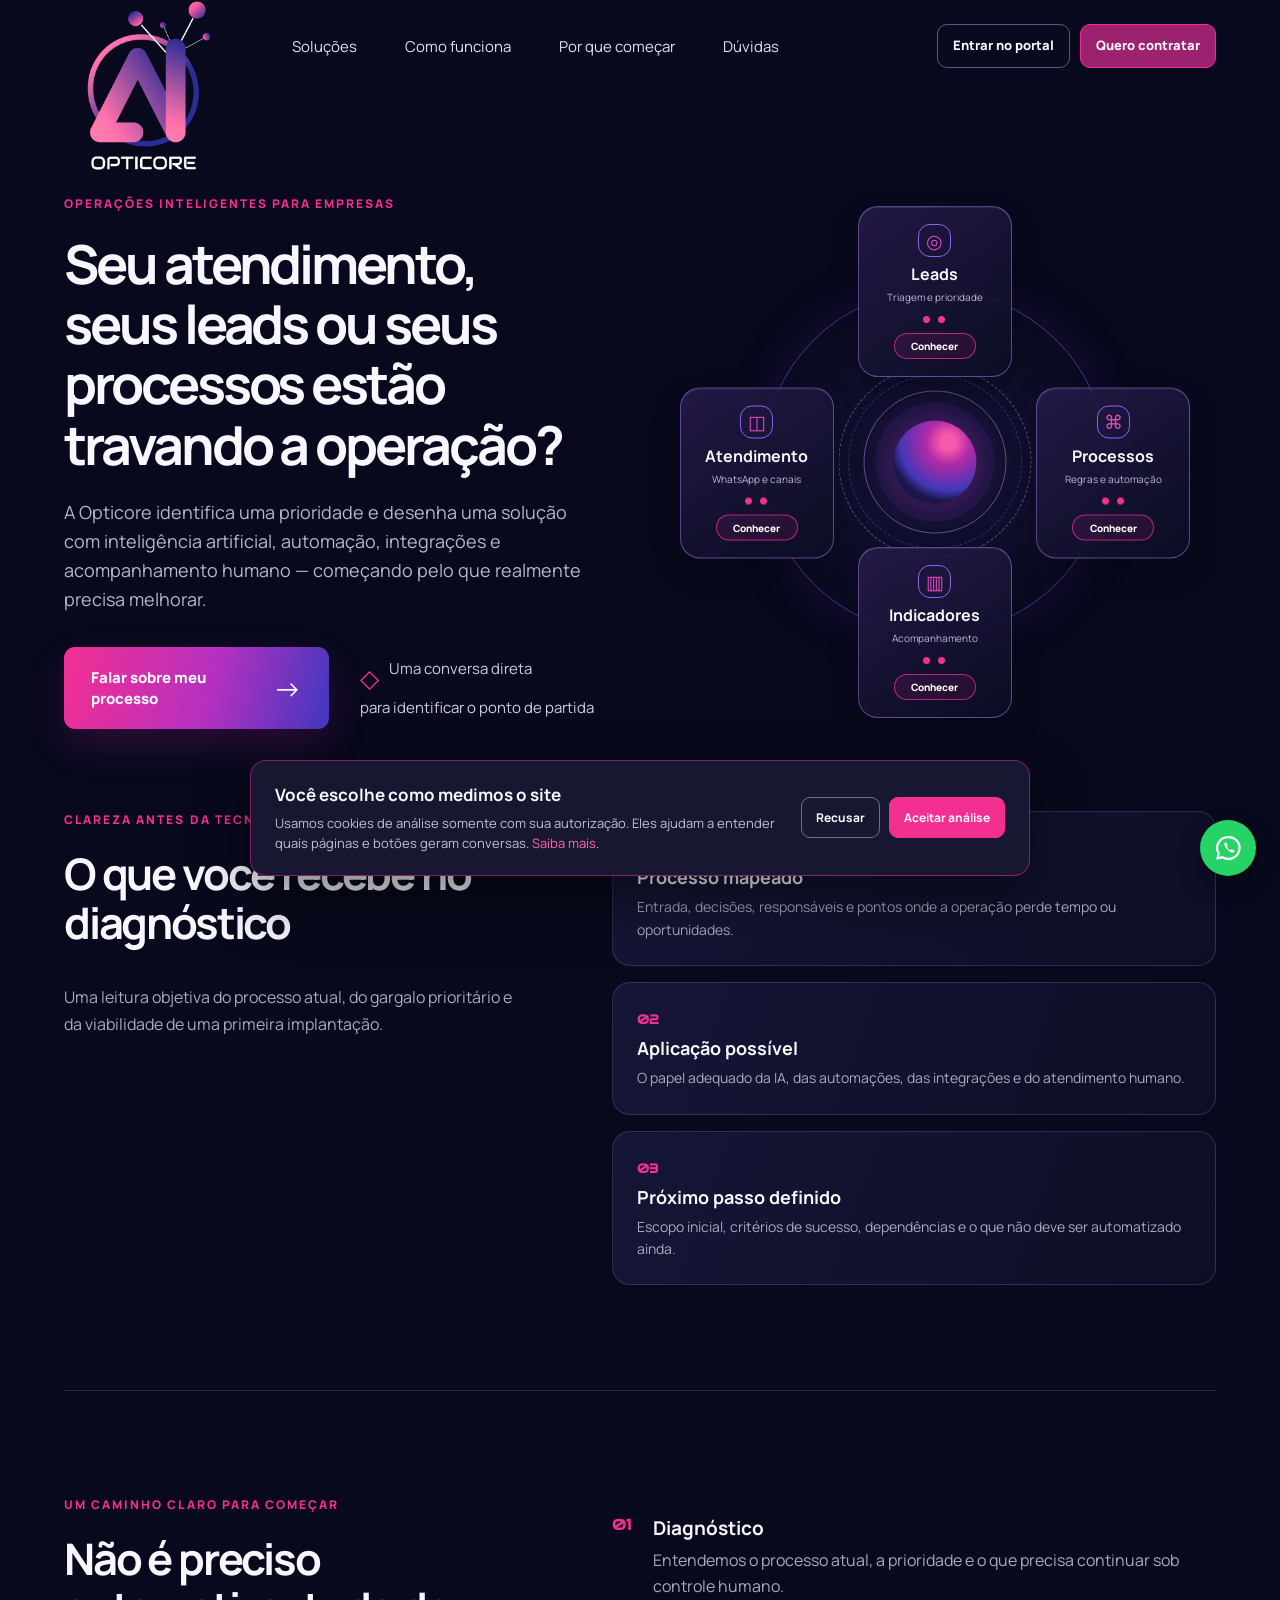
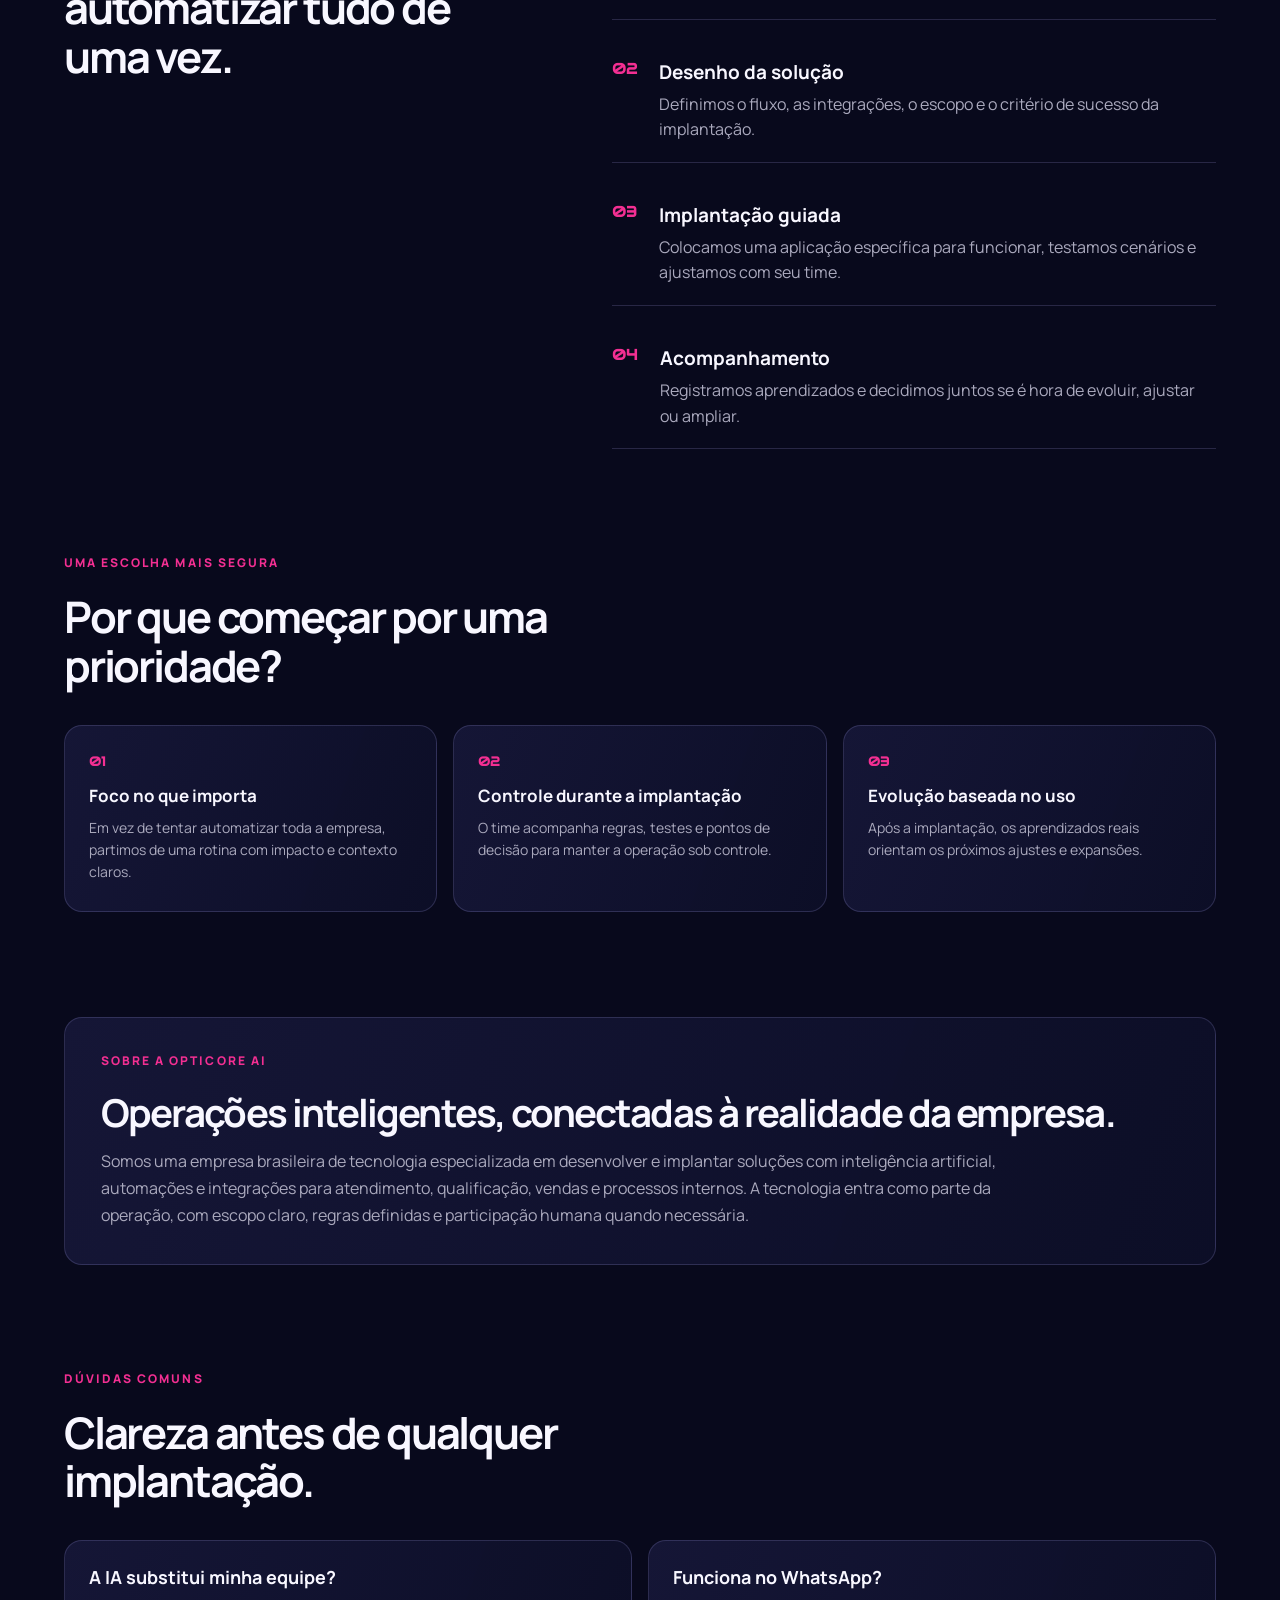
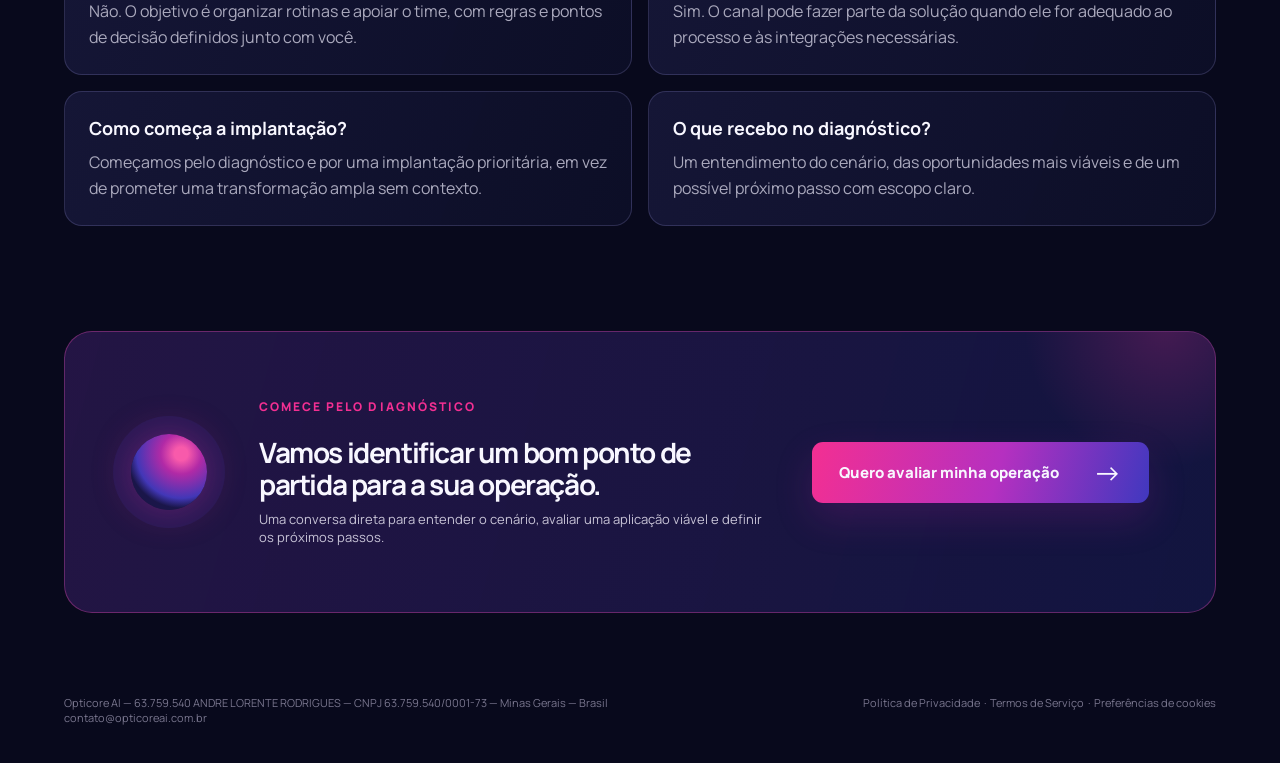
==== commit ad56187a: "Adiciona acesso ao portal e solicitação de contratação na home" ====
--- a/index.html
+++ b/index.html
@@ -34,7 +34,7 @@
     </style>
     <script type="application/ld+json">{"@context":"https://schema.org","@type":"Organization","name":"Opticore AI","legalName":"63.759.540 ANDRE LORENTE RODRIGUES","taxID":"63.759.540/0001-73","url":"https://www.opticoreai.com.br/","email":"contato@opticoreai.com.br","address":{"@type":"PostalAddress","addressRegion":"Minas Gerais","addressCountry":"BR"},"description":"Agentes de IA e automações para empresas."}</script>
     <link rel="stylesheet" href="site.css">
-    <script src="site.js" defer></script>
+    <script src="site.js?v=20261013-leads-2" defer></script>
   
     <style>
       @media (max-width: 650px) {
@@ -54,12 +54,26 @@
         .capability:active { transform: scale(.98); }
       }
     </style>
+    <style>
+      .header-actions{display:flex;align-items:center;justify-content:flex-end;gap:10px;flex-shrink:0}
+      .header-actions .header-cta{display:inline-flex;align-items:center;justify-content:center;min-height:44px;padding:10px 15px;white-space:nowrap;font:800 13px/1.2 Manrope,Arial,sans-serif;color:var(--white)}
+      .header-actions .portal-entry{border-color:rgba(185,178,255,.46)}
+      .header-actions .hire-entry{background:#9c216e;cursor:pointer}
+      .header-actions .hire-entry:hover{background:#b3207c}
+      .header-actions .header-cta:focus-visible{outline:2px solid var(--white);outline-offset:3px}
+      @media (max-width:1100px){.site-header .nav-links{gap:16px;font-size:13px}}
+      @media (max-width:820px){.site-header .nav-links{display:none}}
+      @media (max-width:400px){.header-actions{gap:6px}.header-actions .header-cta{padding-inline:9px;font-size:12px}}
+    </style>
   </head>
   <body>
     <header class="site-header">
       <a class="brand" href="#inicio" aria-label="Opticore AI - início"><img class="brand-logo" src="logo-branca-sem-fundo.png" alt="Opticore AI"></a>
       <nav class="nav-links" aria-label="Navegação principal"><a href="#solucoes">Soluções</a><a href="#metodo">Como funciona</a><a href="#porque">Por que começar</a><a href="#faq">Dúvidas</a></nav>
-      <a class="header-cta" data-track="whatsapp" data-cta="home_cabecalho" href="https://wa.me/551151927579?text=Olá%2C%20vim%20pelo%20site%20da%20Opticore%20e%20quero%20avaliar%20um%20processo%20da%20minha%20empresa." target="_blank" rel="noreferrer">Falar sobre meu processo</a>
+      <div class="header-actions">
+        <a class="header-cta portal-entry" href="https://opticoreai.com.br/portal/cliente/login/">Entrar no portal</a>
+        <button class="header-cta hire-entry" type="button" data-open-lead-form aria-haspopup="dialog">Quero contratar</button>
+      </div>
     </header>
     <main>
       <section class="hero section" id="inicio">
@@ -73,6 +87,28 @@
       <section class="about section" id="sobre"><div class="about-card"><p class="eyebrow">Sobre a Opticore AI</p><h2>Operações inteligentes, conectadas à realidade da empresa.</h2><p>Somos uma empresa brasileira de tecnologia especializada em desenvolver e implantar soluções com inteligência artificial, automações e integrações para atendimento, qualificação, vendas e processos internos. A tecnologia entra como parte da operação, com escopo claro, regras definidas e participação humana quando necessária.</p></div></section>
       <section class="faq section" id="faq"><div class="faq-header"><p class="eyebrow">Dúvidas comuns</p><h2>Clareza antes de qualquer implantação.</h2></div><div class="faq-grid"><article class="faq-item"><h3>A IA substitui minha equipe?</h3><p>Não. O objetivo é organizar rotinas e apoiar o time, com regras e pontos de decisão definidos junto com você.</p></article><article class="faq-item"><h3>Funciona no WhatsApp?</h3><p>Sim. O canal pode fazer parte da solução quando ele for adequado ao processo e às integrações necessárias.</p></article><article class="faq-item"><h3>Como começa a implantação?</h3><p>Começamos pelo diagnóstico e por uma implantação prioritária, em vez de prometer uma transformação ampla sem contexto.</p></article><article class="faq-item"><h3>O que recebo no diagnóstico?</h3><p>Um entendimento do cenário, das oportunidades mais viáveis e de um possível próximo passo com escopo claro.</p></article></div></section>
       <section class="contact section" id="contato"><div class="contact-mark" aria-hidden="true"></div><div><p class="eyebrow">Comece pelo diagnóstico</p><h2>Vamos identificar um bom ponto de partida para a sua operação.</h2><p>Uma conversa direta para entender o cenário, avaliar uma aplicação viável e definir os próximos passos.</p></div><a class="primary-cta" data-track="whatsapp" data-cta="home_contato" href="https://wa.me/551151927579?text=Olá%2C%20quero%20entender%20como%20a%20Opticore%20pode%20ajudar%20a%20melhorar%20um%20processo%20da%20minha%20empresa." target="_blank" rel="noreferrer">Quero avaliar minha operação <span>→</span></a></section>
+    <dialog class="lead-dialog" data-lead-dialog aria-labelledby="lead-form-title">
+      <div class="lead-dialog-inner">
+        <button class="lead-dialog-close" type="button" data-close-lead-form aria-label="Fechar formulário">×</button>
+        <p class="lead-dialog-eyebrow">WhatsApp Business</p>
+        <h2 id="lead-form-title">Solicite a contratação</h2>
+        <p class="lead-dialog-intro">Informe os dados da sua empresa. A Opticore vai analisar a solicitação e entrar em contato para combinar a contratação.</p>
+        <form class="lead-form" data-lead-form data-endpoint="https://automacao.opticoreai.com.br/webhook/opticore-site-leads-v1" data-solution-context="Atendimento no WhatsApp" data-form-version="lead-v1" novalidate>
+          <input type="hidden" name="solution_context" value="Atendimento no WhatsApp">
+          <input type="hidden" name="form_version" value="lead-v1">
+          <label style="position:absolute;left:-10000px" aria-hidden="true">Website<input name="website" type="text" tabindex="-1" autocomplete="off"></label>
+          <label>Nome do responsável<input name="name" type="text" autocomplete="name" required></label>
+          <label>Empresa<input name="company" type="text" autocomplete="organization" required></label>
+          <label>WhatsApp<input name="phone" type="tel" autocomplete="tel" inputmode="tel" placeholder="(00) 00000-0000" required></label>
+          <label>E-mail do responsável<input name="email" type="email" autocomplete="email" placeholder="voce@empresa.com.br" required></label>
+          <label>Segmento<select name="segment" required><option value="">Selecione</option><option>Comércio</option><option>Serviços</option><option>Indústria</option><option>Associação ou entidade</option><option>Outro</option></select></label>
+          <label class="full">Qual processo ou dificuldade você quer melhorar?<textarea name="challenge" maxlength="900" required placeholder="Ex.: os contatos demoram a receber resposta e o time perde o contexto."></textarea></label>
+          <label class="full">Canal preferido para retorno<select name="contact_preference" required><option value="">Selecione</option><option value="whatsapp">WhatsApp</option><option value="email">E-mail</option></select></label>
+          <label class="lead-consent"><input name="consent" type="checkbox" required><span>Autorizo a Opticore AI a usar estes dados para analisar minha solicitação e entrar em contato. Consulte a <a href="privacy.html">Política de Privacidade</a>.</span></label>
+          <div class="lead-form-actions"><button class="lead-submit" type="submit">Enviar solicitação</button><p class="lead-form-status" data-lead-form-status aria-live="polite"></p></div>
+        </form>
+      </div>
+    </dialog>
     </main>
     <footer><span>Opticore AI — 63.759.540 ANDRE LORENTE RODRIGUES — CNPJ 63.759.540/0001-73 — Minas Gerais — Brasil<br><a href="mailto:contato@opticoreai.com.br">contato@opticoreai.com.br</a></span><span><a href="privacy.html">Política de Privacidade</a> &nbsp;·&nbsp; <a href="terms.html">Termos de Serviço</a> &nbsp;·&nbsp; <button class="cookie-settings" type="button" data-cookie-settings>Preferências de cookies</button></span></footer>
     <a class="whatsapp-float" data-track="whatsapp" data-cta="flutuante" href="https://wa.me/551151927579?text=Olá%2C%20tenho%20um%20processo%20manual%20e%20quero%20entender%20por%20onde%20começar." target="_blank" rel="noreferrer" aria-label="Falar com a Opticore AI pelo WhatsApp"><svg viewBox="0 0 32 32" aria-hidden="true" fill="none"><path d="M16 3.5a12.4 12.4 0 0 0-10.6 18.8L4 28l5.9-1.5A12.5 12.5 0 1 0 16 3.5Z" stroke="currentColor" stroke-width="2.6" stroke-linejoin="round"/><path d="M12.2 10.2c.2-.5.5-.5.8-.5h.8c.2 0 .5.1.6.5l1.2 2.8c.1.3.1.5-.1.7l-.8 1c.8 1.6 2.1 2.9 3.7 3.7l1-.8c.2-.2.5-.2.7-.1l2.8 1.2c.4.2.5.4.5.6v.8c0 .3 0 .6-.5.8-.7.3-1.7.5-2.8.1-3.5-1.2-6.9-4.6-8.1-8.1-.4-1.1-.2-2.1.1-2.8Z" fill="currentColor"/></svg></a>
